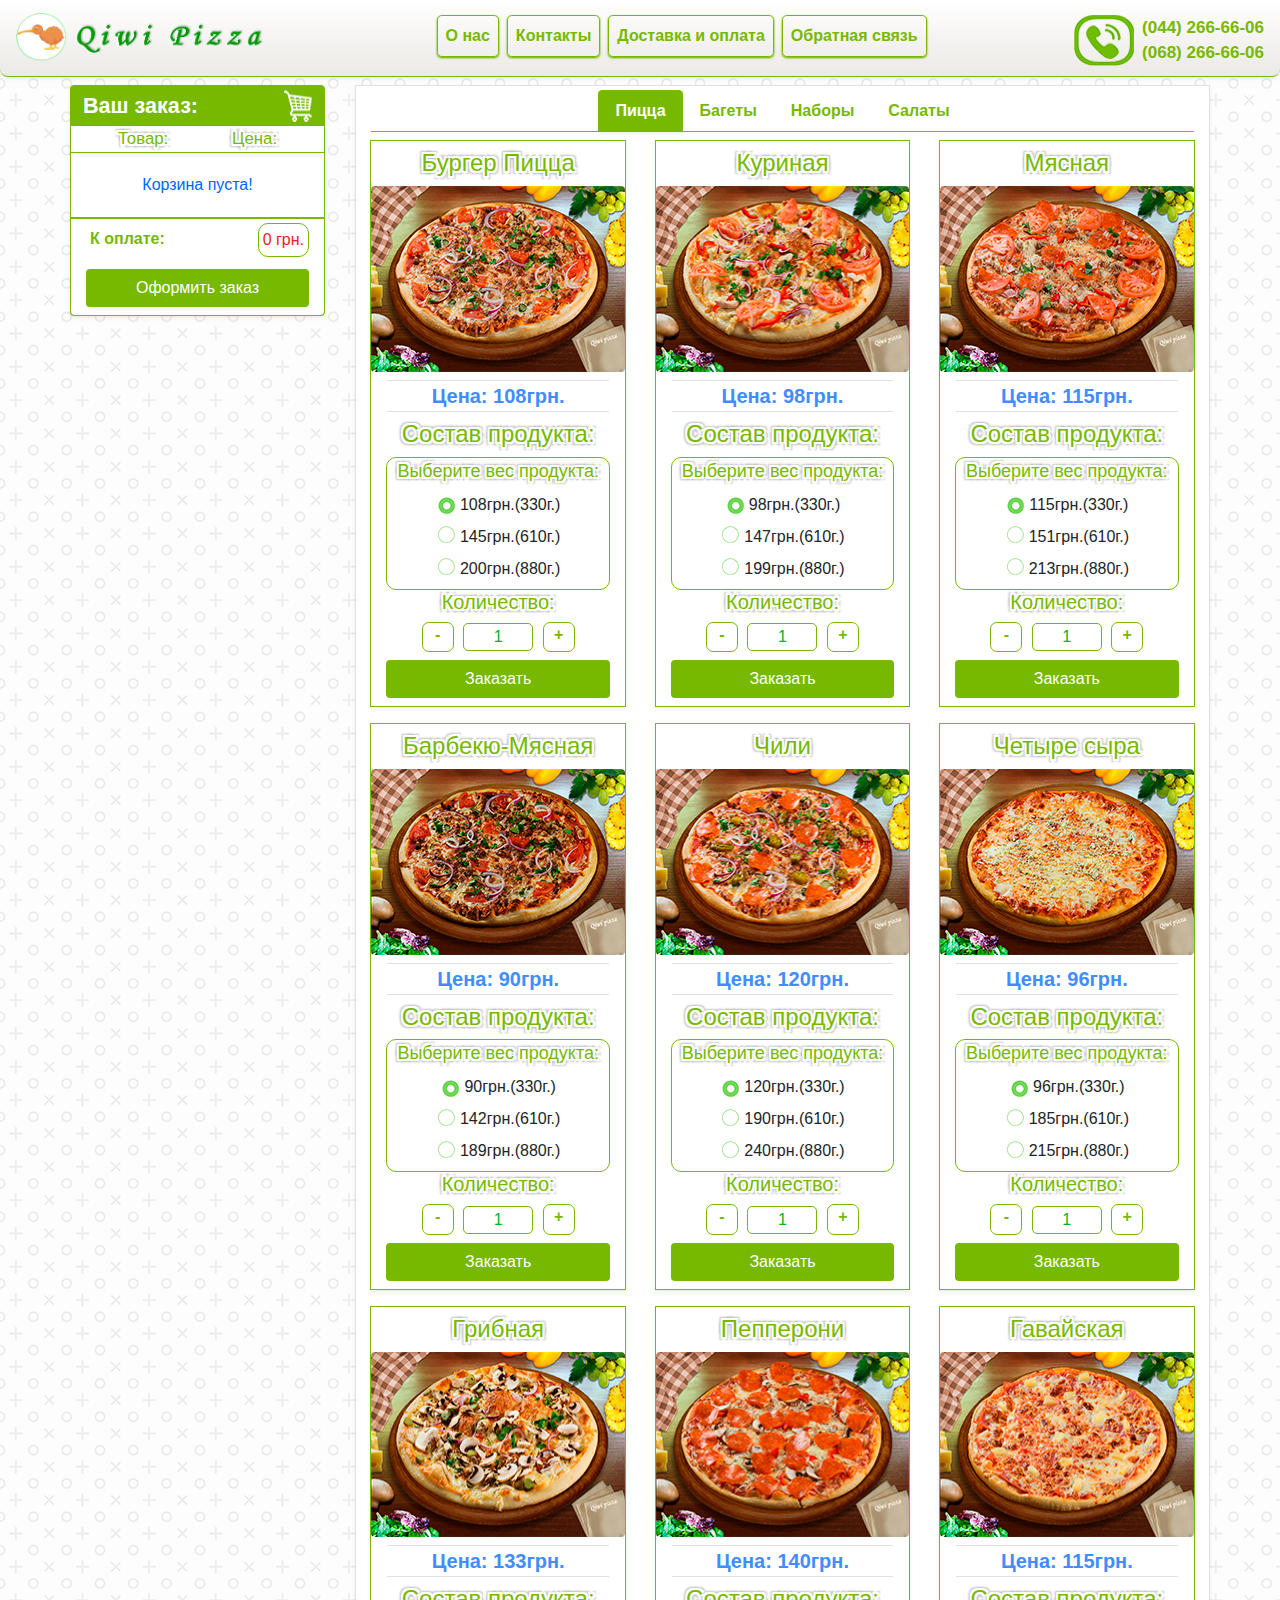
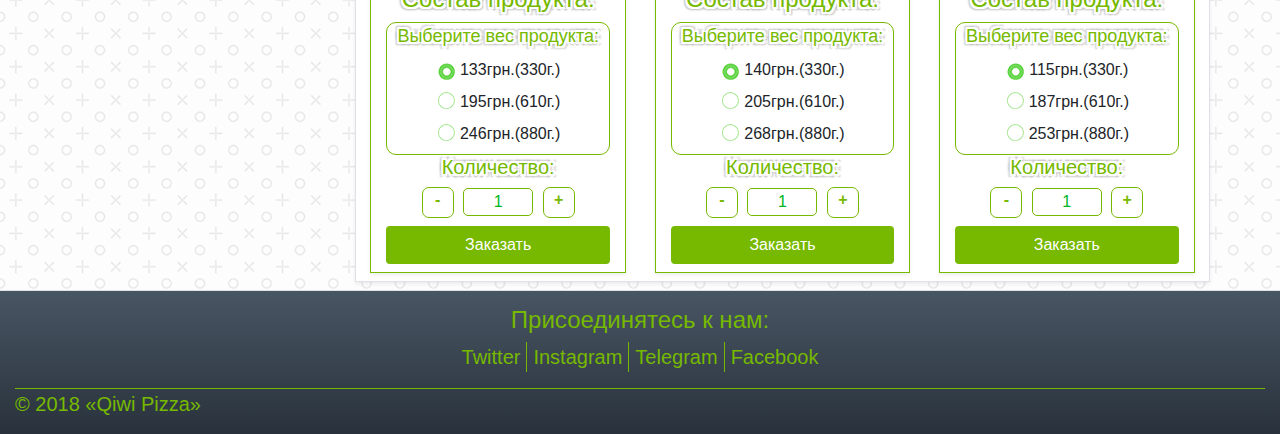
==== index.html @ e8634559 "added funtion, added images full size in content" ====
<!DOCTYPE html>
<html lang="ru">
<head>
    <meta charset="UTF-8">
    <meta name="viewport" content="width=device-width, initial-scale=1, shrink-to-fit=no">
    <meta name="description"
          content="Доставка пиццы, салатов, багетов КРУГЛОСУТОЧНО. Каждый день скидки на отдельную продукцию.">
    <title>Qiwi Pizza</title>
    <link rel="icon" href="img/img-for-all-page/Pizza-ico.ico" type="images/icon">
    <link rel="stylesheet" href="libs/css/bootstrap.min.css" type="text/css">
    <link rel="stylesheet" href="libs/css/animate.min.css" type="text/css">
    <link rel="stylesheet" href="libs/file-for-icon/web-fonts-with-css/css/fontawesome-all.min.css" type="text/css">
    <link rel="stylesheet" href="css/index.css" type="text/css">
    <link rel="stylesheet" href="css/sizecol.css" type="text/css">
</head>
<body>
<!-- Header -->
<header class="mb-2">
    <nav id="menu-on-header" class="navbar navbar-expand-lg navbar-light for-header-navbar shadow-sm">
        <a class="navbar-brand" href="index.html">
            <img src="img/img-for-all-page/QiwiV1.png" alt="logo" id="logo-on-page">
        </a>
        <button class="navbar-toggler" type="button" data-toggle="collapse" data-target="#navbarNavAltMarkup"
                aria-controls="navbarNavAltMarkup" aria-expanded="false" aria-label="Toggle navigation">
            <span class="navbar-toggler-icon"></span>
        </button>
        <div class="collapse navbar-collapse" id="navbarNavAltMarkup" style>
            <div class="navbar-nav text-center m-auto mt-lg-0">
                <a class="nav-item nav-link ml-2 mt-1" href="html/aboutme.html">О нас</a>
                <a class="nav-item nav-link ml-2 mt-1" href="html/contact.html">Контакты</a>
                <a class="nav-item nav-link ml-2 mt-1" href="html/PaymentInfo.html">Доставка и оплата</a>
                <a class="nav-item nav-link ml-2 mt-1" href="html/callback.html">Обратная связь</a>
            </div>
            <div class="pl-0 mt-1 d-flex"><img src="img/img-for-all-page/callbackico.png" alt="callback">
                <ul class="callback-text m-0 font-weight-bold">
                    <li><a href="tel:+0442666606">(044) 266-66-06</a></li>
                    <li><a href="tel:+0682666606">(068) 266-66-06</a></li>
                </ul>
            </div>
        </div>
    </nav>
</header>
<!-- ./Header -->
<!-- <div attr-img-id class="card-img-products-full-size"><img attr-img-full-size attr-name-full-size></div> -->
<div id="menu-overlay" style="display: none;"></div>
<div id="basket-mobile-fixed">
    <div class="row border-light-green-color rounded bg-lime-green shadow-sm">
        <div id="mobile-basket-header" class="col-lg-12 d-flex justify-content-between p-1">
            <span class="text-basket-header px-2 font-weight-bold">Ваш заказ:</span>
            <img src="img/img-for-basket/basket-header.png" alt="basket" class="px-2">
        </div>
        <div class="col-lg-12 d-flex justify-content-around shadow-sm bg-white basket-name-product-and-price">
            <span class="name-product">Товар:</span>
            <span class="name-price">Цена:</span>
        </div>
        <span class="text-basket-empty text-center bg-white">Корзина пуста!</span>
        <div class="col-6 basket-content-name bg-white"></div>
        <div class="col-6 basket-content-price text-center bg-white">
        </div>
        <div class="col-lg-12 d-flex justify-content-between py-1 bg-white basket-total-price">
            <span class="font-weight-bold p-1">К оплате:</span><span
                class="total-price p-1 border-light-green-color">0 грн.</span>
        </div>
        <div class="col-lg-12 bg-white py-2 rounded-bottom">
            <div class="btn shadow-sm btn-lime-style font-weight-bold">Оформить заказ</div>
        </div>
    </div>
</div>
<div><img src="img/img-for-basket/ligth-icon-basket-mobile.png" alt="basket-mobile" id="icon-mobile-basket" class="d-none shadow-sm">
</div>
<!-- Content -->
<div id="content">
    <div class="container rounded">
        <div class="row" id="menu-on-content">
                <div class="col-lg-3 basket-outer">
                    <div id="basket" class="row border-light-green-color rounded bg-lime-green shadow-sm">
                        <div id="basket-header"
                             class="col-lg-12 d-flex justify-content-between p-1 font-weight-bold">
                            <span class="px-2 text-basket-header">Ваш заказ:</span>
                            <img src="img/img-for-basket/basket-header.png" alt="basket" class="px-2">
                        </div>
                        <div class="col-lg-12 d-flex justify-content-around shadow-sm bg-white basket-name-product-and-price">
                            <span class="name-product">Товар:</span>
                            <span class="name-price">Цена:</span>
                        </div>
                        <span class="text-basket-empty text-center bg-white">Корзина пуста!</span>
                        <div class="col-6 basket-content-name"></div>
                        <div class="col-6 basket-content-price text-center">
                        </div>
                        <div class="col-lg-12 d-flex justify-content-between py-1 bg-white basket-total-price">
                            <span class="font-weight-bold p-1">К оплате:</span><span
                                class="total-price p-1 border-light-green-color">0 грн.</span>
                        </div>
                        <div class="col-lg-12 bg-white py-2 rounded-bottom">
                            <div class="btn shadow-sm btn-lime-style">Оформить заказ</div>
                        </div>
                    </div>
                </div>
            <div class="col col-lg-9 bg-white shadow-sm border" id="product-content">
                <ul class="nav nav-tabs justify-content-center font-weight-bold mt-1 tabs" id="myTab" role="tablist">
                    <li class="nav-item">
                        <a class="nav-link active" id="pizza-tab" data-toggle="tab" href="#pizza" role="tab"
                           aria-controls="pizza" aria-selected="true">Пицца</a>
                    </li>
                    <li class="nav-item">
                        <a class="nav-link" id="baguettes-tab" data-toggle="tab" href="#buggets" role="tab"
                           aria-controls="baguettes" aria-selected="false">Багеты</a>
                    </li>
                    <li class="nav-item">
                        <a class="nav-link" id="set-tab" data-toggle="tab" href="#set-of" role="tab" aria-controls="set-of"
                           aria-selected="false">Наборы</a>
                    </li>
                    <li class="nav-item">
                        <a class="nav-link" id="salads-tab" data-toggle="tab" href="#salads" role="tab"
                           aria-controls="salads" aria-selected="false">Салаты</a>
                    </li>
                </ul>
                <div class="preloader on shadow-sm text-center">
                    <img src="img/preloader/bolt.gif" alt="preload">
                </div>
                <div class="tab-content d-none" id="myTabContent">
                    <div class="tab-pane fade show active" id="pizza" role="tabpanel" aria-labelledby="pizza-tab">
                        <div class="row justify-content-around"></div>
                        <!-- inner from js -->
                    </div>
                    <div class="tab-pane fade" id="buggets" role="tabpanel" aria-labelledby="baguettes-tab">
                        <div class="row justify-content-around"></div>
                        <!-- inner from js -->
                    </div>
                    <div class="tab-pane fade" id="set-of" role="tabpanel" aria-labelledby="set-tab">
                        <div class="row justify-content-around"></div>
                        <!-- inner from js -->
                    </div>
                    <div class="tab-pane fade" id="salads" role="tabpanel" aria-labelledby="salads-tab">
                        <div class="row justify-content-around"></div>
                        <!-- inner from js -->
                    </div>
                </div>
            </div>
        </div>
    </div>
</div>
<!-- ./Content -->
<!-- Footer -->
<footer id="footer" class="footer border-top text-center mt-2">
    <div class="container-fluid">
        <div class="row">
            <div class="col-lg-12 social-icons">
                <h2>Присоединятесь к нам:</h2>
                <ul class="d-flex list-unstyled justify-content-center">
                    <li><a href="https://twitter.com/" target="_blank" rel="noopener"><i
                            class="fab fa-twitter-square fa-lg"></i> Twitter</a></li>
                    <li><a href="https://www.instagram.com/" target="_blank" rel="noopener"><i
                            class="fab fa-instagram fa-lg"></i> Instagram</a></li>
                    <li><a href="https://telegram.org/" target="_blank" rel="noopener"><i
                            class="fab fa-telegram fa-lg"></i> Telegram</a></li>
                    <li><a href="https://www.facebook.com/" target="_blank" rel="noopener"><i
                            class="fab fa-facebook-square fa-lg"></i> Facebook</a></li>
                </ul>
            </div>
            <div class="col-lg-12 text-left">
                <p class="text-in-footer m-0">© 2018 «Qiwi Pizza»</p>
                <!-- Place this tag where you want the button to render. -->
                <!--<a class="github-button" href="https://github.com/FireRipper/Qiwi-pizza-with-BS4" data-show-count="true" aria-label="Star FireRipper/Qiwi-pizza-with-BS4 on GitHub">Star</a>-->
            </div>
        </div>
    </div>
</footer>
<!-- ./Footer -->

<!-- Skelets-cards -->
<div id="skelets_card_all_products" class="d-none">
 <!-- Skelet-card-pizza-and-salads -->
    <div id="skelet-general">
        <div attr-id class="col col-3 border-light-green-color m-2 shadow-sm text-center animated fadeIn">
            <div class="row">
                <div class="col-lg-12 size-heigth-h2 mt-2">
                    <h2 inner-name></h2>
                </div>
                <div class="col-lg-12 p-0 card-img-products">
                    <span class="descr position-absolute rounded text-white text-center w-100 h-100">
                            <i class="far fa-clone fa-3x"></i>
                    </span>
                    <img attr-img attr-name class="rounded w-100">       
                </div>
                <div class="col card-price-produts font-weight-bold border-bottom border-top mx-3 my-2">
                    <span>Цена: <span inner-price class="total_price_product"></span></span>
                </div>
                <div block-composition class="col-lg-12 caption-composition">
                    <h4>Состав продукта:</h4>
                    <div class="col-lg-12 color position-absolute z-index-2-left-0"
                         style="display: none;">
                        <p class="composition-product shadow"></p>
                    </div>
                </div>
                <div class="col-lg-12">
                    <form name="formchoose"
                          class="form form-radbtn border-light-green-color"
                          attr-inputs-form>
                        <legend>Выберите вес продукта:</legend>
                        <input attr-form-id="0" type="radio" name="order" attr-form-input-value checked>
                        <label attr-form-for="0"></label>
                        <input attr-form-id="1" type="radio" name="order" attr-form-input-value>
                        <label attr-form-for="1"></label>
                        <input attr-form-id="2" type="radio" name="order" attr-form-input-value>
                        <label attr-form-for="2"></label>
                    </form>
                </div>
                <div class="col-lg-12 text-color-quantity">
                    <h5>Количество:</h5>
                </div>
                <div class="col-lg-12">
                    <span class="minus btn-minus-quantity border-light-green-color">-</span>
                    <input class="quantity-product text-center border-light-green-color" value="1"
                           readonly title="Количество">
                    <span class="plus btn-plus-quantity border-light-green-color">+</span>
                </div>
                <div class="col-lg-12 my-2">
                    <div class="btn btn-lime-style">Заказать</div>
                </div>
            </div>
        </div>
    </div>
<!-- ./skelet-card-pizza-and-salads -->
<!-- skelet-card-buggets-and-sets -->
    <div id="skelets-other" class="row justify-content-around">
        <div attr-id
                class="col col-3 border-light-green-color m-2 shadow-sm text-center animated fadeIn">
            <div class="row">
                <div class="col-lg-12 size-heigth-h2 mt-2">
                    <h2 inner-name></h2>
                </div>
                <div class="col-lg-12 p-0 card-img-products">
                    <span class="descr position-absolute rounded text-white text-center w-100 h-100">
                        <i class="far fa-clone fa-2x"></i>
                    </span>
                    <img attr-img attr-name class="rounded w-100">
                </div>
                <div class="col card-price-produts font-weight-bold border-bottom border-top mx-3 my-2">
                    <span>Цена: <span inner-price class="total_price_product"></span></span>
                </div>
                <div block-composition class="col-lg-12 caption-composition">
                    <h4>Состав продукта:</h4>
                    <div class="col-lg-12 z-index-2-left-0">
                        <p class="composition-product fixed-height-block-composition shadow d-flex"></p>
                    </div>
                </div>
                <div class="col-lg-12 text-color-quantity">
                    <h5>Количество:</h5>
                </div>
                <div class="col-lg-12">
                    <span class="minus btn-minus-quantity border-light-green-color">-</span>
                    <input class="quantity-product text-center border-light-green-color" value="1"
                            readonly title="Количество">
                    <span class="plus btn-plus-quantity border-light-green-color">+</span>
                </div>
                <div class="col-lg-12 my-2">
                    <div class="btn btn-lime-style">Заказать</div>
                </div>
            </div>
        </div>
    </div>
<!-- ./skelet-card-buggets-and-sets -->
</div>
<!-- ./Skelets-cards -->
<script async defer src="https://buttons.github.io/buttons.js"></script>
<script type="application/javascript" src="libs/js/jquery.min.js"></script>
<script type="application/javascript" src="libs/js/bootstrap.min.js"></script>
<script type="application/javascript" src="js/content.js"></script>
<script type="application/javascript" src="js/generatecontent.js"></script>
<script type="application/javascript" src="js/functions.js"></script>
</body>
</html>
---- css/index.css ----
html, body {
    min-height: 100%;
}

html {
    position: relative;
    height: 100%;
}

body {
    background: url("../img/img-for-all-page/bg.png");
    display: flex;
    flex-direction: column;
}

/* header */

#logo-on-page {
    height: 50px;
}

.for-header-navbar {
    border-bottom: 1px solid #76b900;
    border-bottom-right-radius: 8px;
    border-bottom-left-radius: 8px;
    background: #ECE9E6;  /* fallback for old browsers */
    background: -webkit-linear-gradient(to bottom, #FFFFFF, #ECE9E6);  /* Chrome 10-25, Safari 5.1-6 */
    background: linear-gradient(to bottom, #FFFFFF, #ECE9E6); /* W3C, IE 10+/ Edge, Firefox 16+, Chrome 26+, Opera 12+, Safari 7+ */
}

.navbar-toggler {
    border: 1px solid #76b900 !important;
}

.navbar-nav a {
    border: 1px solid #76b900;
    border-radius: 0.3rem;
    color: #76b900 !important;
    box-shadow: 0 1px 2px rgba(118, 185, 0, 0.6), 0 1px 2px rgba(118, 185, 0, 1);
    font-weight: bold;
    transition: all 0.55s ease;
    -webkit-transition: all 0.55s ease;
}

.navbar-nav a:hover {
    background-color: #76b900;
    color: #fff !important;
}

.callback-text {
    padding-left: 8px;
    list-style-type: none;
    font-size: 17px;
}

.callback-text a {
    color: #76b900;
}

.callback-text a:hover {
    text-decoration: none;
    color: #18F722;
}

/* preloader */
.preloader {
    background-color: #fff;
    display: none;
}

.preloader.on {
    display: block;
}

.preloader img {
    height: 280px;
}

/* second screen "content" */

#content {
    flex-grow: 1;
}

#menu-on-content a {
    color: #76b900;
}

#product-content .nav-tabs .nav-link.active {
    border-color: #76b900 #76b900 !important;
    background: #76b900;
    color: #fff !important;
    box-shadow: 0 0.125rem 0.25rem rgba(0, 0, 0, 0.075);
}

#product-content .nav-link:hover {
    border-color: #76b900 #76b900 !important;
}

.nav-tabs {
    border-bottom: 1px solid #76b900;
}

h2 {
    font-size: 1.5rem;
}

.card-img-products {
    overflow: hidden;
}

/* .card-img-products-full-size {
    z-index: 35000;
    position: fixed;
    left: -100%;
    top: 10%;
    -webkit-transition: all 0.8s;
    transition: all 0.8s;
    opacity: 0;
}

.active-card-img-full-size {
    opacity: 1;
} */

.descr {
    top: -10%;
    left: 0;
    right: 100%;
    background-color: rgba(28, 31, 27, 0.3);
    padding: 65px;
    opacity: 0;
    -webkit-transition: all .5s;
    transition: all .5s;
}

.card-img-products:hover .descr {
    opacity: 1;
    top: 0;
    cursor: pointer;
}

.card-price-produts {
    background: #fff;
    font-size: 20px;
    color: #418DFF;
}

.caption-composition > h4:hover {
    cursor: pointer;
    color: #57c1ff !important;
}

.composition-product {
    background: #fff;
    color: #0065ff;
    border-radius: 7px;
    border: 1px solid #76b900;
}

.fixed-height-block-composition {
    height: 115px;
    align-items: center;
}

input[type="radio"] {
    display: none
}

input[type="radio"] + label {
    cursor: pointer
}

input[type = "radio"] + label span {
    display: inline-block;
    height: 22px;
    width: 20px;
    vertical-align: middle;
    background: url(../img/img-for-all-page/radiobtn-all.png) no-repeat;
    cursor: pointer;
}

input[type = "radio"]:hover + label span {
    background: url(../img/img-for-all-page/radiobtn-all.png) -19px no-repeat;
}

input[type = "radio"]:checked + label span {
    background: url(../img/img-for-all-page/radiobtn-all.png) -38px no-repeat;
}

.form-radbtn {
    border-radius: 10px
}

.border-light-green-color {
    border: 1px solid #76b900
}

.form-radbtn legend {
    font-size: 18px;
}

h4, h2, .text-color-quantity, .name-product, .name-price, .form-radbtn legend {
    color: #76b900 !important;
    text-shadow: -1px -1px #fff,
    -2px -2px #fff,
    -1px 1px #fff,
    -2px 2px #fff,
    1px 1px #fff,
    2px 2px #fff,
    1px -1px #fff,
    2px -2px #fff,
    -3px -3px 2px #BBB,
    -3px 3px 2px #BBB,
    3px 3px 2px #BBB,
    3px -3px 2px #BBB;
}

.btn {
    width: 100% !important;
}

.quantity-product {
    vertical-align: middle;
    margin: 0 5px;
    width: 70px;
    border-radius: 5px;
    color: #00b723;
}

.btn-minus-quantity, .btn-plus-quantity {
    display: inline-block;
    vertical-align: middle;
    font-weight: bold;
    color: #76b900;
    cursor: pointer;
    width: 2rem;
    height: 1.9rem;
    border-radius: 7px;
    -webkit-transition: all 0.5s;
    transition: all 0.5s;
}

.plus:hover:not(:active) {
    color: #fff;
    background: #76b900;
    box-shadow: 0 0 3px rgba(0, 0, 0, 0) inset,
    0 1px 1px 1px rgba(163, 255, 1, 0.5),
    0 -1px 1px 1px rgba(164, 255, 4, 0.5);
}

.minus:hover:not(:active) {
    color: #fff;
    background: #76b900;
    box-shadow: 0 0 3px rgba(0, 0, 0, 0) inset,
    0 1px 1px 1px rgba(163, 255, 1, 0.5),
    0 -1px 1px 1px rgba(164, 255, 4, 0.5);
}

.bg-lime-green {
    background: #76b900;
}

/* mobile-basket */
#basket-mobile-fixed {
    width: 215px;
    z-index: 35000;
    position: fixed;
    left: -100%;
    top: 20%;
    -webkit-transition: all 0.8s;
    transition: all 0.8s;
    display: inline-block;
}

/*basket*/
#basket {
    width: 255px;
}

.basket-inner {
    width: 100%;
}

#basket-header {
    border-bottom: 0 !important;
}

.text-basket-header {
    font-size: 1.35rem;
    color: #fff;
}

.fixed-basket {
    position: fixed;
    /*top: 20px;*/
    top: 0;
}

.fixed-basket-footer {
    position: absolute;
    bottom: 0;
}

.text-basket-empty {
    width: 100%;
    padding: 20px;
}

.basket-content-name, .basket-content-price, .text-basket-empty {
    border-bottom: 1px solid #76b900;
    color: #0065ff;
}

.name-product, .name-price {
    font-size: 1.05rem;
}

.basket-content-name {
    word-wrap: break-word;
}

.basket-name-product-and-price {
    border-bottom: 1px solid #76b900;
}

.basket-total-price {
    color: #76b900;
}

.btn-lime-outline-style {
    background: #fff;
    color: #76b900;
    border: 1px solid #76b900;
    -webkit-transition: all 0.77s;
    transition: all 0.77s;
}

.btn-lime-outline-style:hover {
    background: #76b800;
    color: #fff;
}

.btn-lime-style {
    background: #76b900;
    opacity: 1;
    color: #fff;
}

.btn-lime-style:hover {
    opacity: .8;
    box-shadow: 0 1px 3px rgba(59, 59, 59, 0.3);
}

.total-price {
    background: #fff;
    color: #F31C1C;
    border-radius: 10px;
    box-shadow: 1px 1px 2px rgba(255, 255, 255, 1), -1px -1px 2px rgba(255, 255, 255, 1);
}

/* active overlay */
.active-overlay {
    display: block !important;
}
#menu-overlay {
    position: fixed;
    z-index: 3000;
    left: 0;
    top: 0;
    right: 0;
    bottom: 0;
    opacity: 0.3;
    background-color: #000;
    cursor: pointer;
}

/* @media query */
@media only screen and (max-width: 1199px) {
    #basket {
        width: 220px;
    }

    .size-heigth-h2 {
        height: 64px;
        display: flex;
        justify-content: center;
        align-items: center;
    }
    .fixed-height-block-composition {
        height: 125px;
    }
}

@media only screen and (max-width: 1000px) {
    #basket {
        display: none;
    }

    .active-basket {
        left: 17% !important;
    }

    #icon-mobile-basket {
        display: inline-block !important;
        position: fixed;
        left: -5px;
        top: 45%;
        width: 40px;
        z-index: 35000;
        cursor: pointer;
    }
}

@media screen and (max-width: 768px) {
    h4 { 
        font-size: 1.35rem;
    }
    h5 {
        font-size: 1rem;
        word-wrap: break-word;
    }
    .fa-clone {
        font-size: 2rem;
    }
    .fixed-height-block-composition {
        height: 107px;
    }
    .text-in-footer {
        text-align: center;
    }
}

@media screen and (max-width: 530px) {
    h4 {
        font-size: 0.95rem;
        margin-top: 0.45rem;
    }
    h2 {
        font-size: 1.190rem;
    }
    .size-heigth-h2 {
        height: 49px;
    }
    .fa-clone {
        font-size: 1.6rem;
    }
    .descr {
        padding: 50px;
    }
    .card-price-produts {
        margin: 0 !important;
        font-size: 0.85rem;
    }
    .composition-product {
        font-size: 0.75rem;
    }
    .fixed-height-block-composition {
        height: 110px;
    }
    .form-radbtn legend {
        font-size: 0.85rem;
        padding: 0 1px;
    }
    .form label {
        font-size: 0.65rem;
    }
    h5 {
        font-size: 1rem;
    }
    .quantity-product {
        width: 50px;
    }
    .btn-minus-quantity, .btn-plus-quantity {
        width: 1.5rem;
        height: 1.7rem;
    }
    .btn {
        font-size: 0.85rem;
        word-wrap: break-word;
        white-space: pre-wrap;
    }
    .social-icons ul {
        display: inline-flex !important;
        flex-wrap: wrap;
        font-size: 1rem;
    }
}

@media screen and (max-width: 425px ) {
    .fa-clone {
        font-size: 1.3rem;
    }
    .fixed-height-block-composition {
        height: 90px;
        font-size: 0.7rem;
    }
    .social-icons ul {
        font-size: 0.9rem;
    }
    .text-in-footer {
        font-size: 1.1rem;
    }
}

@media screen and (max-width: 389px ) {
    .form-radbtn legend {
        padding: 0 1px;
    }
    h2 {
        font-size: 1rem;
    }
    .descr {
        padding: 40px;
    }
    .size-heigth-h2 {
        height: 40px;
    }
    .fixed-height-block-composition {
        height: 95px;
        font-size: 0.55rem;
    }
    .quantity-product {
        width: 25px;
    }
    .btn-minus-quantity, .btn-plus-quantity {
        width: 1.4rem;
        height: 1.6rem;
    }
    .social-icons ul {
        font-size: 0.8rem;
    }
    .text-in-footer {
        font-size: 1rem;
    }
    #basket-mobile-fixed {
        top: 13%;
        width: 195px;
    }
    .total-price {
        font-size: 0.8rem;
    }
    .btn {
        font-size: 0.75rem;
    }
    .text-basket-header {
        font-size: 1.2rem;
    }
    .name-product, .name-price {
        font-size: 0.95rem;
    }
    .basket-content-name, .basket-content-price {
        font-size: 0.8rem;
    }
}

@media only screen and (max-width: 320px) {
    #logo-on-page {
        height: 40px;
    }
    .fa-clone {
        font-size: 1rem;
    }
    .descr {
        padding: 30px;
    }
    .fixed-height-block-composition {
        height: 110px;
        font-size: 0.55rem;
    }
    .form-radbtn legend {
        font-size: 0.65rem;
        padding: 0 1px;
    }
    .btn-minus-quantity, .btn-plus-quantity {
        width: 1.35rem;
        height: 1.7rem;
    }
    h4 {
        font-size: 0.8rem;
    }
    h5 {
        font-size: 0.75rem;
    }
    .social-icons ul {
        font-size: 0.68rem;
    }
    #basket-mobile-fixed {
        width: 175px;
    }
}

/* footer */

#footer {
    color: #76b900;
    font-size: 20px;
    padding: 15px 0;
    background: #485563;  /* fallback for old browsers */
    background: -webkit-linear-gradient(to top, #29323c, #485563);  /* Chrome 10-25, Safari 5.1-6 */
    background: linear-gradient(to top, #29323c, #485563); /* W3C, IE 10+/ Edge, Firefox 16+, Chrome 26+, Opera 12+, Safari 7+ */
}

#footer h2 {
    text-shadow: none;
}

.social-icons a {
    color: #76b900;
    padding: 0 6px;
}

.social-icons ul li {
    border-right: 1px solid #76b900;
}

.social-icons ul li:last-child {
    border-right: 0;
}

.social-icons a:hover {
    color: #fff;
    text-decoration: none;
}

.text-in-footer {
    border-top: 1px solid #76b900;
}

.z-index-2-left-0 {
    z-index: 2;
    left: 0;
}
---- css/sizecol.css ----
.col-3 {
    -ms-flex: 0 0 25%;
    flex: 0 0 30%;
    max-width: 50%;
}

@media screen and (max-width: 768px) {
    .col-3 {
        -ms-flex: 0 0 25%;
        flex: 0 0 40%;
        max-width: 50%;
    }
}
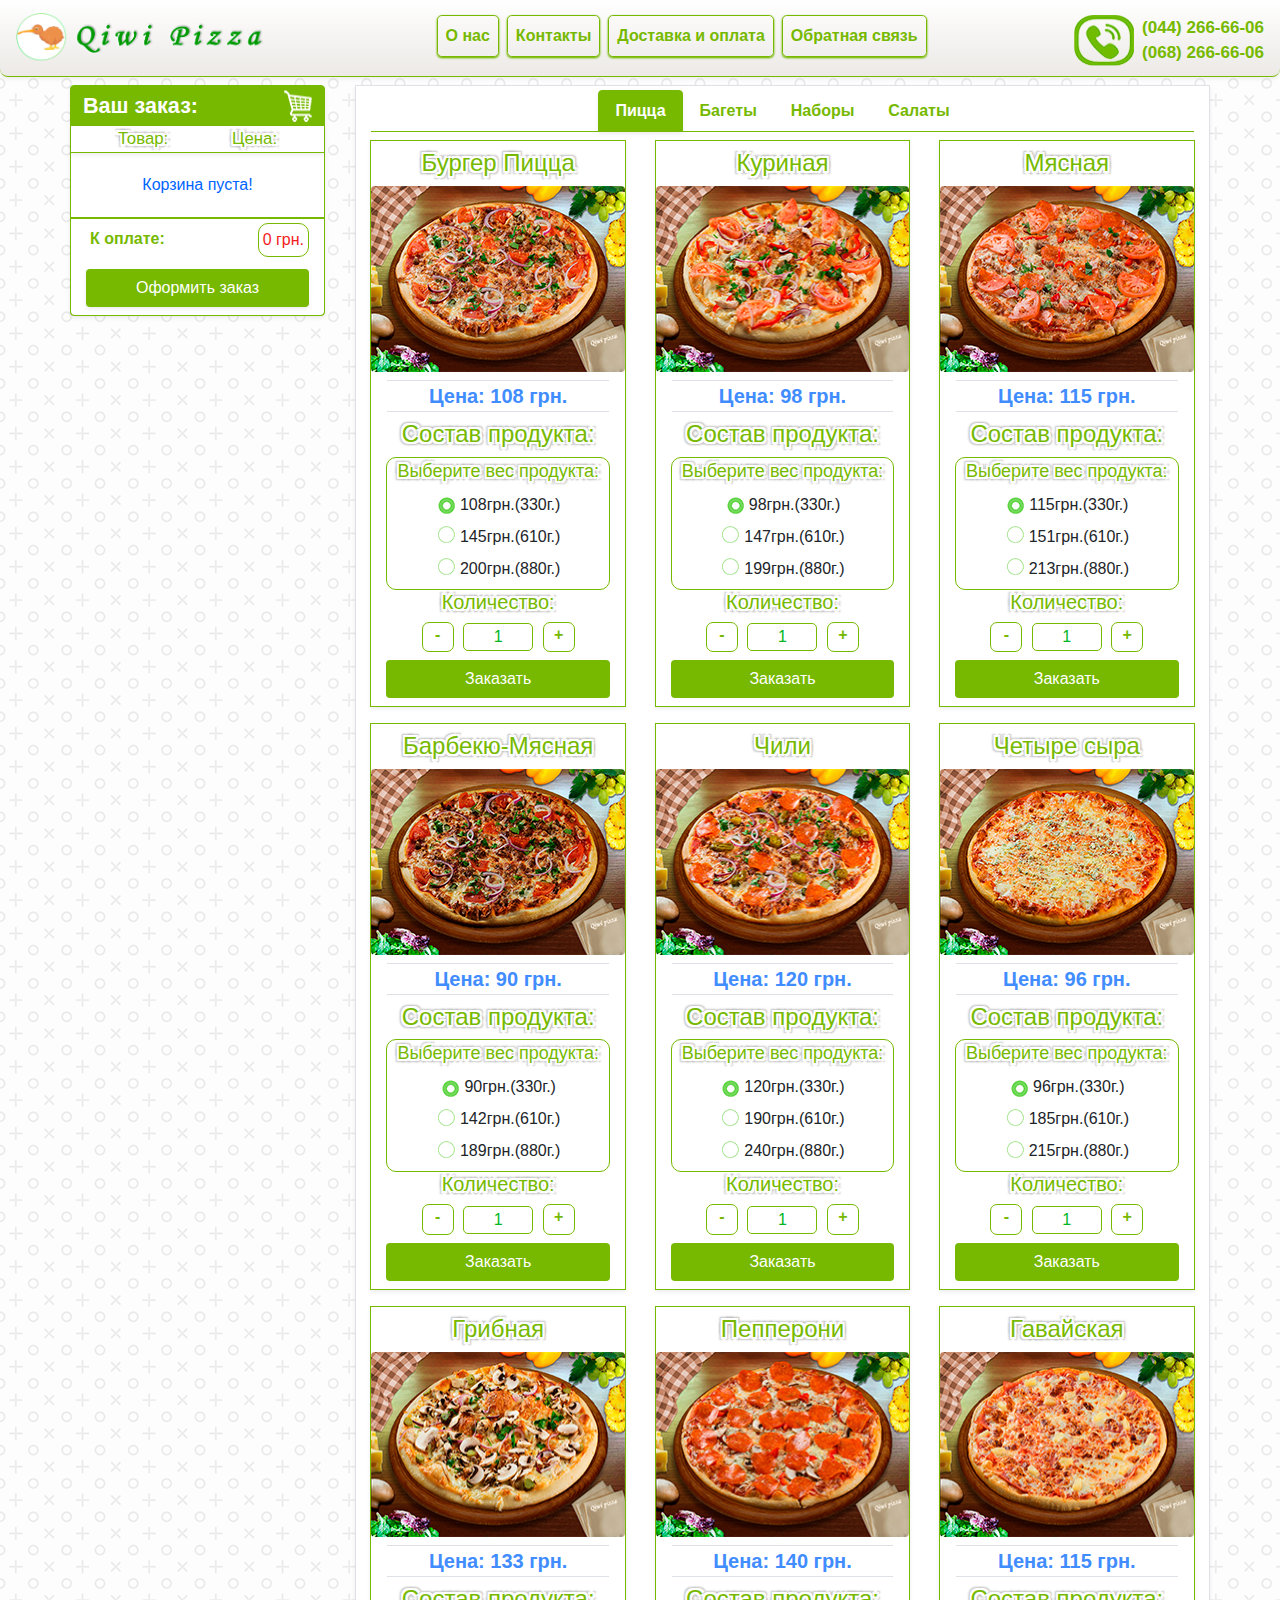
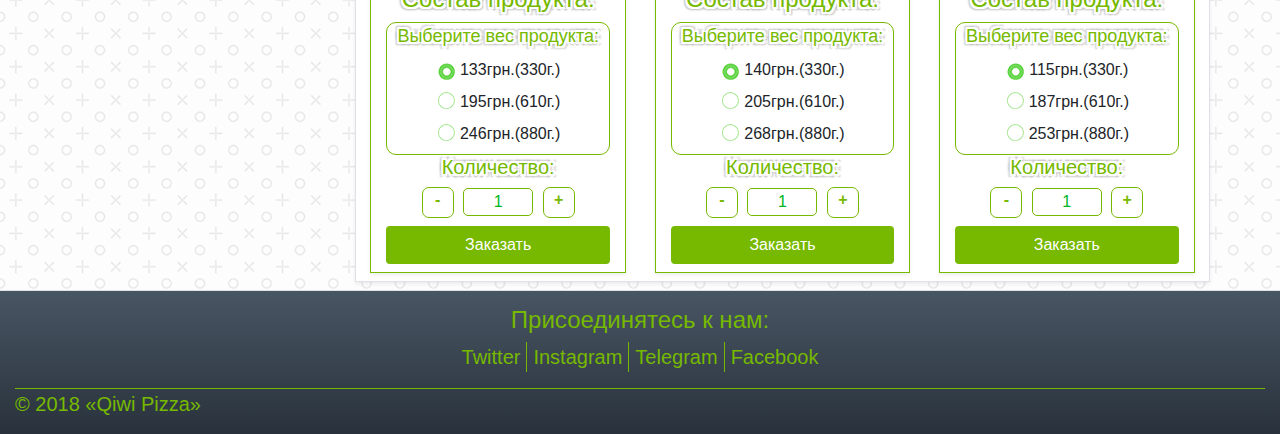
==== commit d9432370: "changed function changeSelectRadioButton" ====
--- a/index.html
+++ b/index.html
@@ -194,7 +194,7 @@
                     </div>
                 </div>
                 <div class="col-lg-12">
-                    <form name="formchoose"
+                    <form data-id name="formchoose"
                           class="form form-radbtn border-light-green-color"
                           attr-inputs-form>
                         <legend>Выберите вес продукта:</legend>
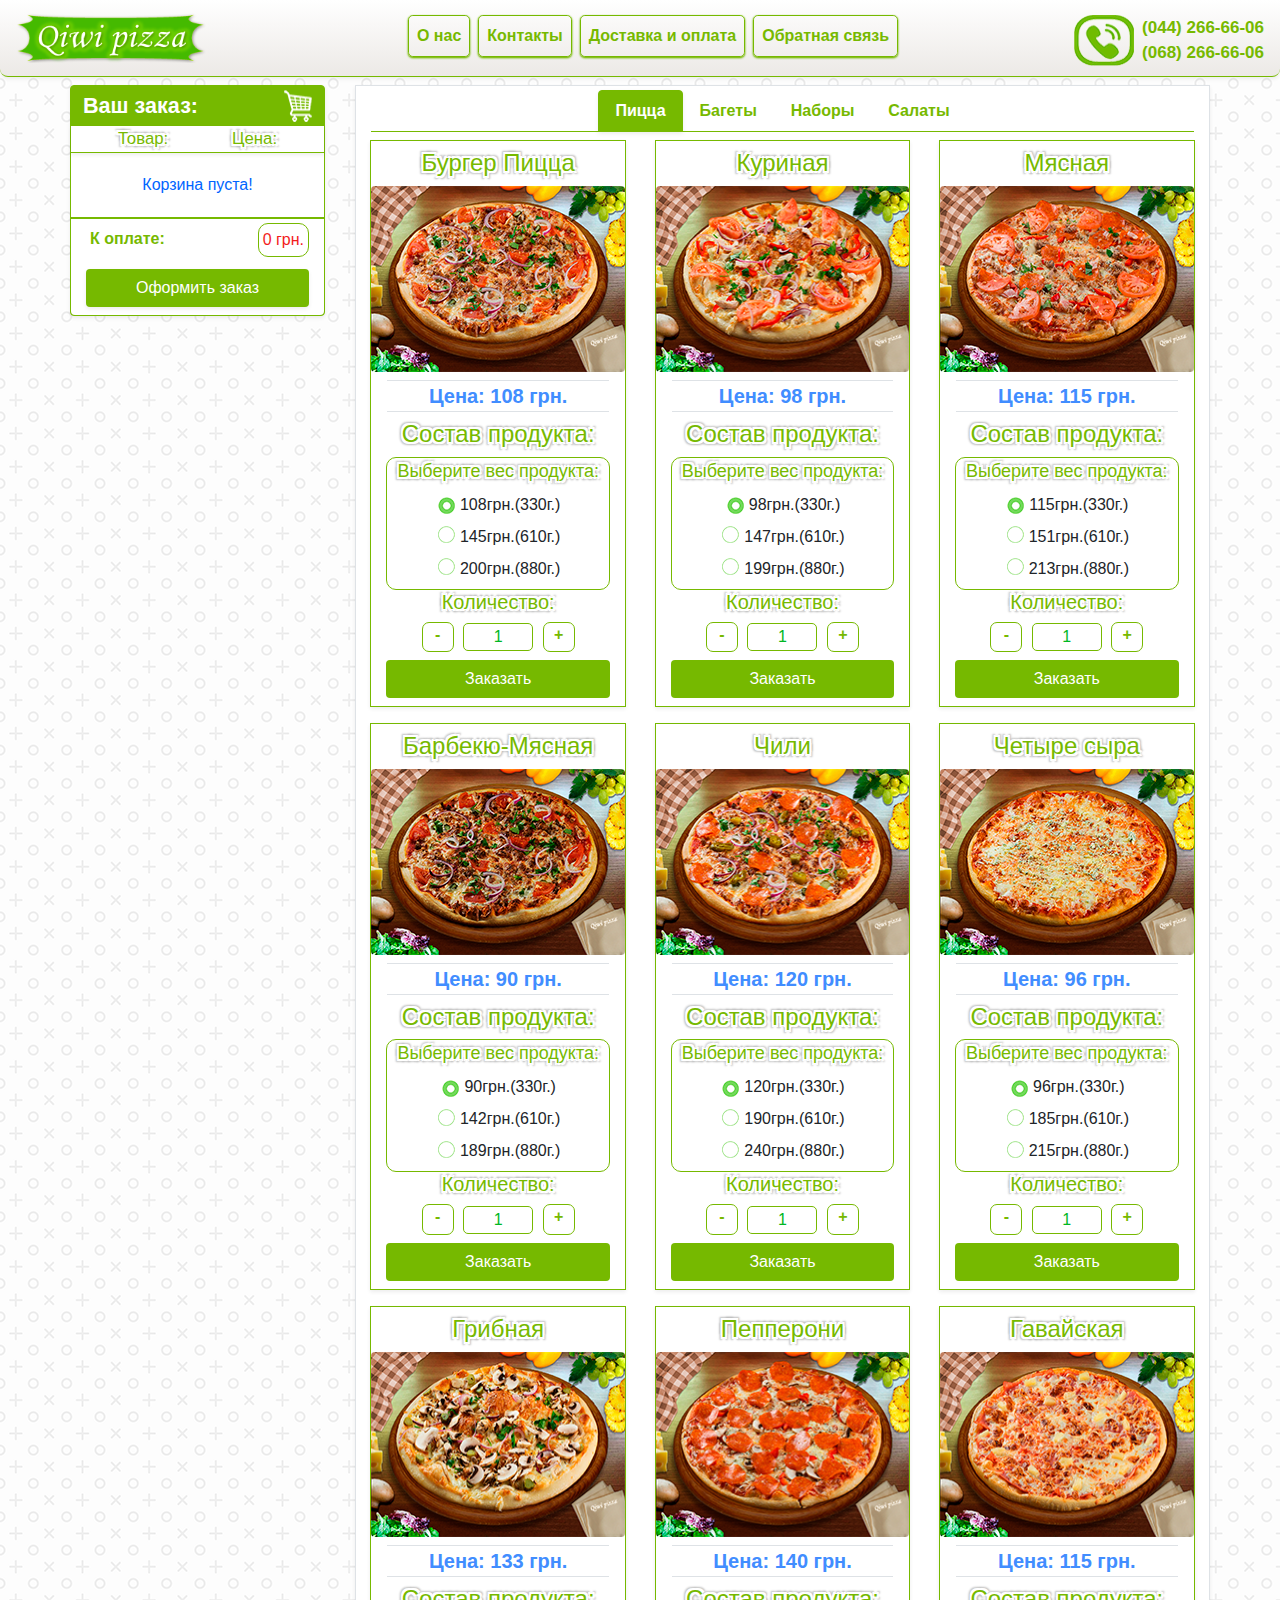
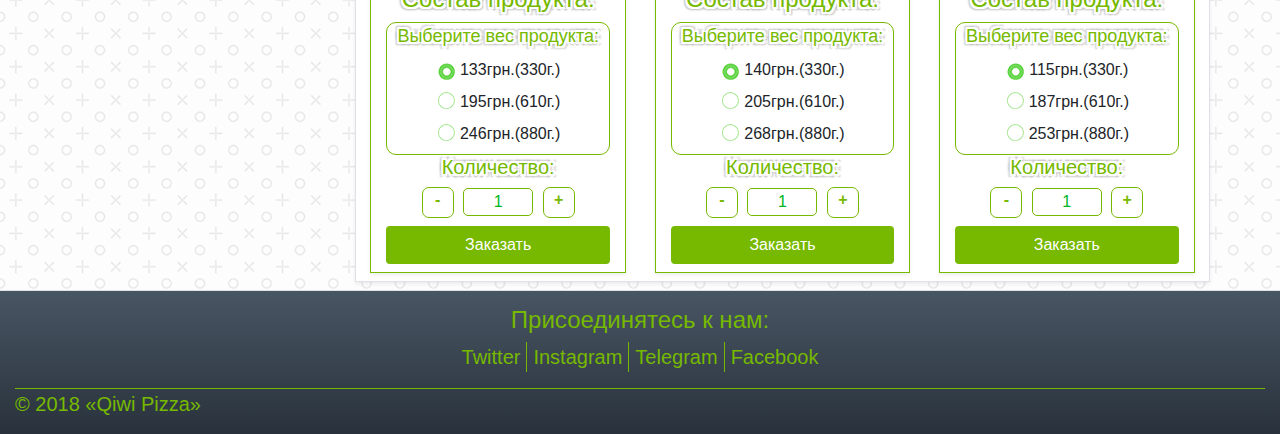
==== commit d252a4da: "Added new logo and change icon" ====
--- a/index.html
+++ b/index.html
@@ -18,7 +18,7 @@
 <header class="mb-2">
     <nav id="menu-on-header" class="navbar navbar-expand-lg navbar-light for-header-navbar shadow-sm">
         <a class="navbar-brand" href="index.html">
-            <img src="img/img-for-all-page/QiwiV1.png" alt="logo" id="logo-on-page">
+            <img src="img/img-for-all-page/Qiwi-logo.png" alt="logo" id="logo-on-page">
         </a>
         <button class="navbar-toggler" type="button" data-toggle="collapse" data-target="#navbarNavAltMarkup"
                 aria-controls="navbarNavAltMarkup" aria-expanded="false" aria-label="Toggle navigation">
--- a/css/index.css
+++ b/css/index.css
@@ -555,9 +555,6 @@
 }
 
 @media only screen and (max-width: 320px) {
-    #logo-on-page {
-        height: 40px;
-    }
     .fa-clone {
         font-size: 1rem;
     }
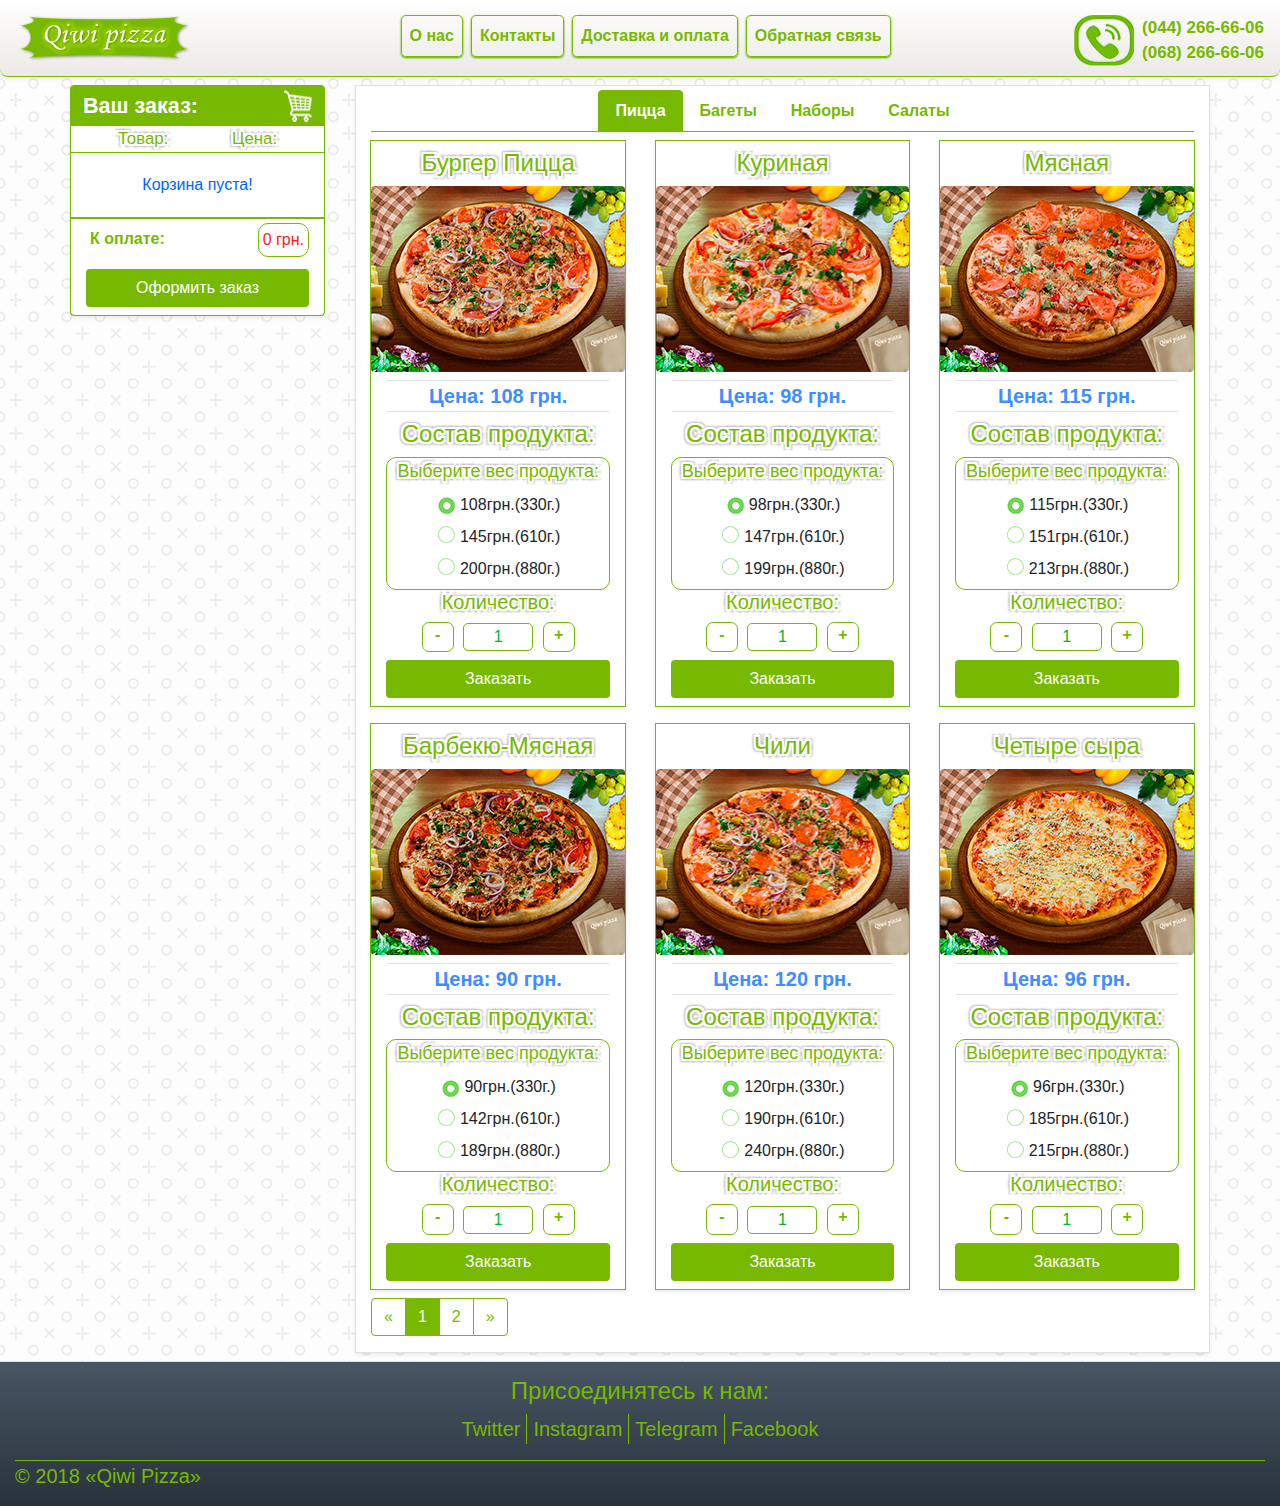
==== commit 466d8a82: "Added new logo on all page and added pagination on main page" ====
--- a/index.html
+++ b/index.html
@@ -18,7 +18,7 @@
 <header class="mb-2">
     <nav id="menu-on-header" class="navbar navbar-expand-lg navbar-light for-header-navbar shadow-sm">
         <a class="navbar-brand" href="index.html">
-            <img src="img/img-for-all-page/Qiwi-logo.png" alt="logo" id="logo-on-page">
+            <img src="img/logo-qiwi/Qiwi-logo.png" alt="logo" id="logo-on-page">
         </a>
         <button class="navbar-toggler" type="button" data-toggle="collapse" data-target="#navbarNavAltMarkup"
                 aria-controls="navbarNavAltMarkup" aria-expanded="false" aria-label="Toggle navigation">
@@ -120,7 +120,18 @@
                 </div>
                 <div class="tab-content d-none" id="myTabContent">
                     <div class="tab-pane fade show active" id="pizza" role="tabpanel" aria-labelledby="pizza-tab">
-                        <div class="row justify-content-around"></div>
+                        <div id="pizza-products" class="row justify-content-around">
+                        </div>
+                        <nav aria-label="Page navigation example">
+                                <ul class="pagination">
+                                  <li class="page-item">
+                                    <a id="previous-page" class="page-link" href="javascript:void(0)" aria-label="Previous">
+                                      <span aria-hidden="true">&laquo;</span>
+                                      <span class="sr-only">Previous</span>
+                                    </a>
+                                  </li>
+                                </ul>
+                              </nav>
                         <!-- inner from js -->
                     </div>
                     <div class="tab-pane fade" id="buggets" role="tabpanel" aria-labelledby="baguettes-tab">
@@ -172,7 +183,7 @@
 <div id="skelets_card_all_products" class="d-none">
  <!-- Skelet-card-pizza-and-salads -->
     <div id="skelet-general">
-        <div attr-id class="col col-3 border-light-green-color m-2 shadow-sm text-center animated fadeIn">
+        <div attr-id class="col col-3 border-light-green-color m-2 shadow-sm text-center animated fadeIn count-product">
             <div class="row">
                 <div class="col-lg-12 size-heigth-h2 mt-2">
                     <h2 inner-name></h2>
--- a/css/index.css
+++ b/css/index.css
@@ -108,20 +108,6 @@
 .card-img-products {
     overflow: hidden;
 }
-
-/* .card-img-products-full-size {
-    z-index: 35000;
-    position: fixed;
-    left: -100%;
-    top: 10%;
-    -webkit-transition: all 0.8s;
-    transition: all 0.8s;
-    opacity: 0;
-}
-
-.active-card-img-full-size {
-    opacity: 1;
-} */
 
 .descr {
     top: -10%;
@@ -261,6 +247,20 @@
     background: #76b900;
 }
 
+.page-link {
+    border: 1px solid #76b900;
+}
+
+.page-link:hover {
+    border-color: #76b900;
+}
+
+.page-item.active-page .page-link {
+    background: #76b900;
+    border-color: #76b900;
+    color: #fff !important;
+}
+
 /* mobile-basket */
 #basket-mobile-fixed {
     width: 215px;
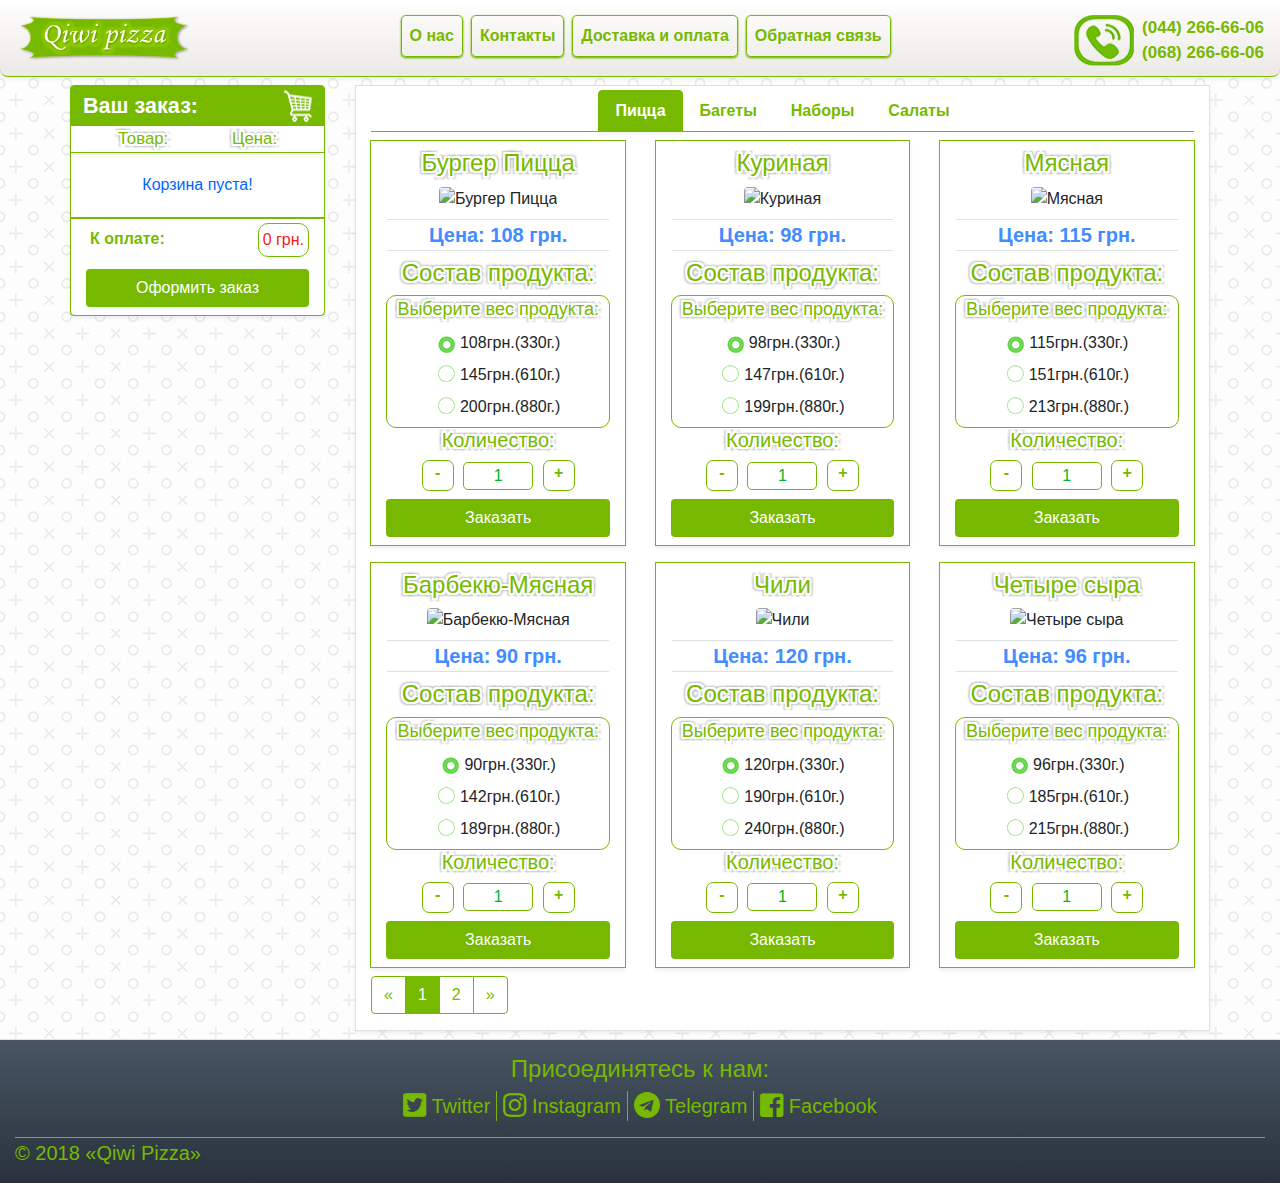
==== commit aee2acd8: "Some changes" ====
--- a/index.html
+++ b/index.html
@@ -1,284 +1,284 @@
-<!DOCTYPE html>
-<html lang="ru">
-<head>
-    <meta charset="UTF-8">
-    <meta name="viewport" content="width=device-width, initial-scale=1, shrink-to-fit=no">
-    <meta name="description"
-          content="Доставка пиццы, салатов, багетов КРУГЛОСУТОЧНО. Каждый день скидки на отдельную продукцию.">
-    <title>Qiwi Pizza</title>
-    <link rel="icon" href="img/img-for-all-page/Pizza-ico.ico" type="images/icon">
-    <link rel="stylesheet" href="libs/css/bootstrap.min.css" type="text/css">
-    <link rel="stylesheet" href="libs/css/animate.min.css" type="text/css">
-    <link rel="stylesheet" href="libs/file-for-icon/web-fonts-with-css/css/fontawesome-all.min.css" type="text/css">
-    <link rel="stylesheet" href="css/index.css" type="text/css">
-    <link rel="stylesheet" href="css/sizecol.css" type="text/css">
-</head>
-<body>
-<!-- Header -->
-<header class="mb-2">
-    <nav id="menu-on-header" class="navbar navbar-expand-lg navbar-light for-header-navbar shadow-sm">
-        <a class="navbar-brand" href="index.html">
-            <img src="img/logo-qiwi/Qiwi-logo.png" alt="logo" id="logo-on-page">
-        </a>
-        <button class="navbar-toggler" type="button" data-toggle="collapse" data-target="#navbarNavAltMarkup"
-                aria-controls="navbarNavAltMarkup" aria-expanded="false" aria-label="Toggle navigation">
-            <span class="navbar-toggler-icon"></span>
-        </button>
-        <div class="collapse navbar-collapse" id="navbarNavAltMarkup" style>
-            <div class="navbar-nav text-center m-auto mt-lg-0">
-                <a class="nav-item nav-link ml-2 mt-1" href="html/aboutme.html">О нас</a>
-                <a class="nav-item nav-link ml-2 mt-1" href="html/contact.html">Контакты</a>
-                <a class="nav-item nav-link ml-2 mt-1" href="html/PaymentInfo.html">Доставка и оплата</a>
-                <a class="nav-item nav-link ml-2 mt-1" href="html/callback.html">Обратная связь</a>
-            </div>
-            <div class="pl-0 mt-1 d-flex"><img src="img/img-for-all-page/callbackico.png" alt="callback">
-                <ul class="callback-text m-0 font-weight-bold">
-                    <li><a href="tel:+0442666606">(044) 266-66-06</a></li>
-                    <li><a href="tel:+0682666606">(068) 266-66-06</a></li>
-                </ul>
-            </div>
-        </div>
-    </nav>
-</header>
-<!-- ./Header -->
-<!-- <div attr-img-id class="card-img-products-full-size"><img attr-img-full-size attr-name-full-size></div> -->
-<div id="menu-overlay" style="display: none;"></div>
-<div id="basket-mobile-fixed">
-    <div class="row border-light-green-color rounded bg-lime-green shadow-sm">
-        <div id="mobile-basket-header" class="col-lg-12 d-flex justify-content-between p-1">
-            <span class="text-basket-header px-2 font-weight-bold">Ваш заказ:</span>
-            <img src="img/img-for-basket/basket-header.png" alt="basket" class="px-2">
-        </div>
-        <div class="col-lg-12 d-flex justify-content-around shadow-sm bg-white basket-name-product-and-price">
-            <span class="name-product">Товар:</span>
-            <span class="name-price">Цена:</span>
-        </div>
-        <span class="text-basket-empty text-center bg-white">Корзина пуста!</span>
-        <div class="col-6 basket-content-name bg-white"></div>
-        <div class="col-6 basket-content-price text-center bg-white">
-        </div>
-        <div class="col-lg-12 d-flex justify-content-between py-1 bg-white basket-total-price">
-            <span class="font-weight-bold p-1">К оплате:</span><span
-                class="total-price p-1 border-light-green-color">0 грн.</span>
-        </div>
-        <div class="col-lg-12 bg-white py-2 rounded-bottom">
-            <div class="btn shadow-sm btn-lime-style font-weight-bold">Оформить заказ</div>
-        </div>
-    </div>
-</div>
-<div><img src="img/img-for-basket/ligth-icon-basket-mobile.png" alt="basket-mobile" id="icon-mobile-basket" class="d-none shadow-sm">
-</div>
-<!-- Content -->
-<div id="content">
-    <div class="container rounded">
-        <div class="row" id="menu-on-content">
-                <div class="col-lg-3 basket-outer">
-                    <div id="basket" class="row border-light-green-color rounded bg-lime-green shadow-sm">
-                        <div id="basket-header"
-                             class="col-lg-12 d-flex justify-content-between p-1 font-weight-bold">
-                            <span class="px-2 text-basket-header">Ваш заказ:</span>
-                            <img src="img/img-for-basket/basket-header.png" alt="basket" class="px-2">
-                        </div>
-                        <div class="col-lg-12 d-flex justify-content-around shadow-sm bg-white basket-name-product-and-price">
-                            <span class="name-product">Товар:</span>
-                            <span class="name-price">Цена:</span>
-                        </div>
-                        <span class="text-basket-empty text-center bg-white">Корзина пуста!</span>
-                        <div class="col-6 basket-content-name"></div>
-                        <div class="col-6 basket-content-price text-center">
-                        </div>
-                        <div class="col-lg-12 d-flex justify-content-between py-1 bg-white basket-total-price">
-                            <span class="font-weight-bold p-1">К оплате:</span><span
-                                class="total-price p-1 border-light-green-color">0 грн.</span>
-                        </div>
-                        <div class="col-lg-12 bg-white py-2 rounded-bottom">
-                            <div class="btn shadow-sm btn-lime-style">Оформить заказ</div>
-                        </div>
-                    </div>
-                </div>
-            <div class="col col-lg-9 bg-white shadow-sm border" id="product-content">
-                <ul class="nav nav-tabs justify-content-center font-weight-bold mt-1 tabs" id="myTab" role="tablist">
-                    <li class="nav-item">
-                        <a class="nav-link active" id="pizza-tab" data-toggle="tab" href="#pizza" role="tab"
-                           aria-controls="pizza" aria-selected="true">Пицца</a>
-                    </li>
-                    <li class="nav-item">
-                        <a class="nav-link" id="baguettes-tab" data-toggle="tab" href="#buggets" role="tab"
-                           aria-controls="baguettes" aria-selected="false">Багеты</a>
-                    </li>
-                    <li class="nav-item">
-                        <a class="nav-link" id="set-tab" data-toggle="tab" href="#set-of" role="tab" aria-controls="set-of"
-                           aria-selected="false">Наборы</a>
-                    </li>
-                    <li class="nav-item">
-                        <a class="nav-link" id="salads-tab" data-toggle="tab" href="#salads" role="tab"
-                           aria-controls="salads" aria-selected="false">Салаты</a>
-                    </li>
-                </ul>
-                <div class="preloader on shadow-sm text-center">
-                    <img src="img/preloader/bolt.gif" alt="preload">
-                </div>
-                <div class="tab-content d-none" id="myTabContent">
-                    <div class="tab-pane fade show active" id="pizza" role="tabpanel" aria-labelledby="pizza-tab">
-                        <div id="pizza-products" class="row justify-content-around">
-                        </div>
-                        <nav aria-label="Page navigation example">
-                                <ul class="pagination">
-                                  <li class="page-item">
-                                    <a id="previous-page" class="page-link" href="javascript:void(0)" aria-label="Previous">
-                                      <span aria-hidden="true">&laquo;</span>
-                                      <span class="sr-only">Previous</span>
-                                    </a>
-                                  </li>
-                                </ul>
-                              </nav>
-                        <!-- inner from js -->
-                    </div>
-                    <div class="tab-pane fade" id="buggets" role="tabpanel" aria-labelledby="baguettes-tab">
-                        <div class="row justify-content-around"></div>
-                        <!-- inner from js -->
-                    </div>
-                    <div class="tab-pane fade" id="set-of" role="tabpanel" aria-labelledby="set-tab">
-                        <div class="row justify-content-around"></div>
-                        <!-- inner from js -->
-                    </div>
-                    <div class="tab-pane fade" id="salads" role="tabpanel" aria-labelledby="salads-tab">
-                        <div class="row justify-content-around"></div>
-                        <!-- inner from js -->
-                    </div>
-                </div>
-            </div>
-        </div>
-    </div>
-</div>
-<!-- ./Content -->
-<!-- Footer -->
-<footer id="footer" class="footer border-top text-center mt-2">
-    <div class="container-fluid">
-        <div class="row">
-            <div class="col-lg-12 social-icons">
-                <h2>Присоединятесь к нам:</h2>
-                <ul class="d-flex list-unstyled justify-content-center">
-                    <li><a href="https://twitter.com/" target="_blank" rel="noopener"><i
-                            class="fab fa-twitter-square fa-lg"></i> Twitter</a></li>
-                    <li><a href="https://www.instagram.com/" target="_blank" rel="noopener"><i
-                            class="fab fa-instagram fa-lg"></i> Instagram</a></li>
-                    <li><a href="https://telegram.org/" target="_blank" rel="noopener"><i
-                            class="fab fa-telegram fa-lg"></i> Telegram</a></li>
-                    <li><a href="https://www.facebook.com/" target="_blank" rel="noopener"><i
-                            class="fab fa-facebook-square fa-lg"></i> Facebook</a></li>
-                </ul>
-            </div>
-            <div class="col-lg-12 text-left">
-                <p class="text-in-footer m-0">© 2018 «Qiwi Pizza»</p>
-                <!-- Place this tag where you want the button to render. -->
-                <!--<a class="github-button" href="https://github.com/FireRipper/Qiwi-pizza-with-BS4" data-show-count="true" aria-label="Star FireRipper/Qiwi-pizza-with-BS4 on GitHub">Star</a>-->
-            </div>
-        </div>
-    </div>
-</footer>
-<!-- ./Footer -->
-
-<!-- Skelets-cards -->
-<div id="skelets_card_all_products" class="d-none">
- <!-- Skelet-card-pizza-and-salads -->
-    <div id="skelet-general">
-        <div attr-id class="col col-3 border-light-green-color m-2 shadow-sm text-center animated fadeIn count-product">
-            <div class="row">
-                <div class="col-lg-12 size-heigth-h2 mt-2">
-                    <h2 inner-name></h2>
-                </div>
-                <div class="col-lg-12 p-0 card-img-products">
-                    <span class="descr position-absolute rounded text-white text-center w-100 h-100">
-                            <i class="far fa-clone fa-3x"></i>
-                    </span>
-                    <img attr-img attr-name class="rounded w-100">       
-                </div>
-                <div class="col card-price-produts font-weight-bold border-bottom border-top mx-3 my-2">
-                    <span>Цена: <span inner-price class="total_price_product"></span></span>
-                </div>
-                <div block-composition class="col-lg-12 caption-composition">
-                    <h4>Состав продукта:</h4>
-                    <div class="col-lg-12 color position-absolute z-index-2-left-0"
-                         style="display: none;">
-                        <p class="composition-product shadow"></p>
-                    </div>
-                </div>
-                <div class="col-lg-12">
-                    <form data-id name="formchoose"
-                          class="form form-radbtn border-light-green-color"
-                          attr-inputs-form>
-                        <legend>Выберите вес продукта:</legend>
-                        <input attr-form-id="0" type="radio" name="order" attr-form-input-value checked>
-                        <label attr-form-for="0"></label>
-                        <input attr-form-id="1" type="radio" name="order" attr-form-input-value>
-                        <label attr-form-for="1"></label>
-                        <input attr-form-id="2" type="radio" name="order" attr-form-input-value>
-                        <label attr-form-for="2"></label>
-                    </form>
-                </div>
-                <div class="col-lg-12 text-color-quantity">
-                    <h5>Количество:</h5>
-                </div>
-                <div class="col-lg-12">
-                    <span class="minus btn-minus-quantity border-light-green-color">-</span>
-                    <input class="quantity-product text-center border-light-green-color" value="1"
-                           readonly title="Количество">
-                    <span class="plus btn-plus-quantity border-light-green-color">+</span>
-                </div>
-                <div class="col-lg-12 my-2">
-                    <div class="btn btn-lime-style">Заказать</div>
-                </div>
-            </div>
-        </div>
-    </div>
-<!-- ./skelet-card-pizza-and-salads -->
-<!-- skelet-card-buggets-and-sets -->
-    <div id="skelets-other" class="row justify-content-around">
-        <div attr-id
-                class="col col-3 border-light-green-color m-2 shadow-sm text-center animated fadeIn">
-            <div class="row">
-                <div class="col-lg-12 size-heigth-h2 mt-2">
-                    <h2 inner-name></h2>
-                </div>
-                <div class="col-lg-12 p-0 card-img-products">
-                    <span class="descr position-absolute rounded text-white text-center w-100 h-100">
-                        <i class="far fa-clone fa-2x"></i>
-                    </span>
-                    <img attr-img attr-name class="rounded w-100">
-                </div>
-                <div class="col card-price-produts font-weight-bold border-bottom border-top mx-3 my-2">
-                    <span>Цена: <span inner-price class="total_price_product"></span></span>
-                </div>
-                <div block-composition class="col-lg-12 caption-composition">
-                    <h4>Состав продукта:</h4>
-                    <div class="col-lg-12 z-index-2-left-0">
-                        <p class="composition-product fixed-height-block-composition shadow d-flex"></p>
-                    </div>
-                </div>
-                <div class="col-lg-12 text-color-quantity">
-                    <h5>Количество:</h5>
-                </div>
-                <div class="col-lg-12">
-                    <span class="minus btn-minus-quantity border-light-green-color">-</span>
-                    <input class="quantity-product text-center border-light-green-color" value="1"
-                            readonly title="Количество">
-                    <span class="plus btn-plus-quantity border-light-green-color">+</span>
-                </div>
-                <div class="col-lg-12 my-2">
-                    <div class="btn btn-lime-style">Заказать</div>
-                </div>
-            </div>
-        </div>
-    </div>
-<!-- ./skelet-card-buggets-and-sets -->
-</div>
-<!-- ./Skelets-cards -->
-<script async defer src="https://buttons.github.io/buttons.js"></script>
-<script type="application/javascript" src="libs/js/jquery.min.js"></script>
-<script type="application/javascript" src="libs/js/bootstrap.min.js"></script>
-<script type="application/javascript" src="js/content.js"></script>
-<script type="application/javascript" src="js/generatecontent.js"></script>
-<script type="application/javascript" src="js/functions.js"></script>
-</body>
-</html>
+<!DOCTYPE html>
+<html lang="ru">
+<head>
+    <meta charset="UTF-8">
+    <meta name="viewport" content="width=device-width, initial-scale=1, shrink-to-fit=no">
+    <meta name="description"
+          content="Доставка пиццы, салатов, багетов КРУГЛОСУТОЧНО. Каждый день скидки на отдельную продукцию.">
+    <title>Qiwi Pizza</title>
+    <link rel="icon" href="docs/static/img/img-for-all-page/Pizza-ico.ico" type="images/icon">
+    <link rel="stylesheet" href="docs/libs/css/bootstrap.min.css" type="text/css">
+    <link rel="stylesheet" href="docs/libs/css/animate.min.css" type="text/css">
+    <link rel="stylesheet" href="docs/libs/file-for-icon/web-fonts-with-css/css/fontawesome-all.min.css" type="text/css">
+    <link rel="stylesheet" href="docs/static/css/index.css" type="text/css">
+    <link rel="stylesheet" href="docs/static/css/sizecol.css" type="text/css">
+</head>
+<body>
+<!-- Header -->
+<header class="mb-2">
+    <nav id="menu-on-header" class="navbar navbar-expand-lg navbar-light for-header-navbar shadow-sm">
+        <a class="navbar-brand" href="index.html">
+            <img src="docs/static/img/logo-qiwi/Qiwi-logo.png" alt="logo" id="logo-on-page">
+        </a>
+        <button class="navbar-toggler" type="button" data-toggle="collapse" data-target="#navbarNavAltMarkup"
+                aria-controls="navbarNavAltMarkup" aria-expanded="false" aria-label="Toggle navigation">
+            <span class="navbar-toggler-icon"></span>
+        </button>
+        <div class="collapse navbar-collapse" id="navbarNavAltMarkup" style>
+            <div class="navbar-nav text-center m-auto mt-lg-0">
+                <a class="nav-item nav-link ml-2 mt-1" href="docs/html/aboutme.html">О нас</a>
+                <a class="nav-item nav-link ml-2 mt-1" href="docs/html/contact.html">Контакты</a>
+                <a class="nav-item nav-link ml-2 mt-1" href="docs/html/PaymentInfo.html">Доставка и оплата</a>
+                <a class="nav-item nav-link ml-2 mt-1" href="docs/html/callback.html">Обратная связь</a>
+            </div>
+            <div class="pl-0 mt-1 d-flex"><img src="docs/static/img/img-for-all-page/callbackico.png" alt="callback">
+                <ul class="callback-text m-0 font-weight-bold">
+                    <li><a href="tel:+0442666606">(044) 266-66-06</a></li>
+                    <li><a href="tel:+0682666606">(068) 266-66-06</a></li>
+                </ul>
+            </div>
+        </div>
+    </nav>
+</header>
+<!-- ./Header -->
+<!-- <div attr-img-id class="card-img-products-full-size"><img attr-img-full-size attr-name-full-size></div> -->
+<div id="menu-overlay" style="display: none;"></div>
+<div id="basket-mobile-fixed">
+    <div class="row border-light-green-color rounded bg-lime-green shadow-sm">
+        <div id="mobile-basket-header" class="col-lg-12 d-flex justify-content-between p-1">
+            <span class="text-basket-header px-2 font-weight-bold">Ваш заказ:</span>
+            <img src="docs/static/img/img-for-basket/basket-header.png" alt="basket" class="px-2">
+        </div>
+        <div class="col-lg-12 d-flex justify-content-around shadow-sm bg-white basket-name-product-and-price">
+            <span class="name-product">Товар:</span>
+            <span class="name-price">Цена:</span>
+        </div>
+        <span class="text-basket-empty text-center bg-white">Корзина пуста!</span>
+        <div class="col-6 basket-content-name bg-white"></div>
+        <div class="col-6 basket-content-price text-center bg-white">
+        </div>
+        <div class="col-lg-12 d-flex justify-content-between py-1 bg-white basket-total-price">
+            <span class="font-weight-bold p-1">К оплате:</span><span
+                class="total-price p-1 border-light-green-color">0 грн.</span>
+        </div>
+        <div class="col-lg-12 bg-white py-2 rounded-bottom">
+            <div class="btn shadow-sm btn-lime-style font-weight-bold">Оформить заказ</div>
+        </div>
+    </div>
+</div>
+<div><img src="docs/static/img/img-for-basket/ligth-icon-basket-mobile.png" alt="basket-mobile" id="icon-mobile-basket" class="d-none shadow-sm">
+</div>
+<!-- Content -->
+<div id="content">
+    <div class="container rounded">
+        <div class="row" id="menu-on-content">
+                <div class="col-lg-3 basket-outer">
+                    <div id="basket" class="row border-light-green-color rounded bg-lime-green shadow-sm">
+                        <div id="basket-header"
+                             class="col-lg-12 d-flex justify-content-between p-1 font-weight-bold">
+                            <span class="px-2 text-basket-header">Ваш заказ:</span>
+                            <img src="docs/static/img/img-for-basket/basket-header.png" alt="basket" class="px-2">
+                        </div>
+                        <div class="col-lg-12 d-flex justify-content-around shadow-sm bg-white basket-name-product-and-price">
+                            <span class="name-product">Товар:</span>
+                            <span class="name-price">Цена:</span>
+                        </div>
+                        <span class="text-basket-empty text-center bg-white">Корзина пуста!</span>
+                        <div class="col-6 basket-content-name"></div>
+                        <div class="col-6 basket-content-price text-center">
+                        </div>
+                        <div class="col-lg-12 d-flex justify-content-between py-1 bg-white basket-total-price">
+                            <span class="font-weight-bold p-1">К оплате:</span><span
+                                class="total-price p-1 border-light-green-color">0 грн.</span>
+                        </div>
+                        <div class="col-lg-12 bg-white py-2 rounded-bottom">
+                            <div class="btn shadow-sm btn-lime-style">Оформить заказ</div>
+                        </div>
+                    </div>
+                </div>
+            <div class="col col-lg-9 bg-white shadow-sm border" id="product-content">
+                <ul class="nav nav-tabs justify-content-center font-weight-bold mt-1 tabs" id="myTab" role="tablist">
+                    <li class="nav-item">
+                        <a class="nav-link active" id="pizza-tab" data-toggle="tab" href="#pizza" role="tab"
+                           aria-controls="pizza" aria-selected="true">Пицца</a>
+                    </li>
+                    <li class="nav-item">
+                        <a class="nav-link" id="baguettes-tab" data-toggle="tab" href="#buggets" role="tab"
+                           aria-controls="baguettes" aria-selected="false">Багеты</a>
+                    </li>
+                    <li class="nav-item">
+                        <a class="nav-link" id="set-tab" data-toggle="tab" href="#set-of" role="tab" aria-controls="set-of"
+                           aria-selected="false">Наборы</a>
+                    </li>
+                    <li class="nav-item">
+                        <a class="nav-link" id="salads-tab" data-toggle="tab" href="#salads" role="tab"
+                           aria-controls="salads" aria-selected="false">Салаты</a>
+                    </li>
+                </ul>
+                <div class="preloader on shadow-sm text-center">
+                    <img src="docs/static/img/preloader/bolt.gif" alt="preload">
+                </div>
+                <div class="tab-content d-none" id="myTabContent">
+                    <div class="tab-pane fade show active" id="pizza" role="tabpanel" aria-labelledby="pizza-tab">
+                        <div id="pizza-products" class="row justify-content-around">
+                        </div>
+                        <nav aria-label="Page navigation example">
+                                <ul class="pagination">
+                                  <li class="page-item">
+                                    <a id="previous-page" class="page-link" href="javascript:void(0)" aria-label="Previous">
+                                      <span aria-hidden="true">&laquo;</span>
+                                      <span class="sr-only">Previous</span>
+                                    </a>
+                                  </li>
+                                </ul>
+                              </nav>
+                        <!-- inner from js -->
+                    </div>
+                    <div class="tab-pane fade" id="buggets" role="tabpanel" aria-labelledby="baguettes-tab">
+                        <div class="row justify-content-around"></div>
+                        <!-- inner from js -->
+                    </div>
+                    <div class="tab-pane fade" id="set-of" role="tabpanel" aria-labelledby="set-tab">
+                        <div class="row justify-content-around"></div>
+                        <!-- inner from js -->
+                    </div>
+                    <div class="tab-pane fade" id="salads" role="tabpanel" aria-labelledby="salads-tab">
+                        <div class="row justify-content-around"></div>
+                        <!-- inner from js -->
+                    </div>
+                </div>
+            </div>
+        </div>
+    </div>
+</div>
+<!-- ./Content -->
+<!-- Footer -->
+<footer id="footer" class="footer border-top text-center mt-2">
+    <div class="container-fluid">
+        <div class="row">
+            <div class="col-lg-12 social-icons">
+                <h2>Присоединятесь к нам:</h2>
+                <ul class="d-flex list-unstyled justify-content-center">
+                    <li><a href="https://twitter.com/" target="_blank" rel="noopener"><i
+                            class="fab fa-twitter-square fa-lg"></i> Twitter</a></li>
+                    <li><a href="https://www.instagram.com/" target="_blank" rel="noopener"><i
+                            class="fab fa-instagram fa-lg"></i> Instagram</a></li>
+                    <li><a href="https://telegram.org/" target="_blank" rel="noopener"><i
+                            class="fab fa-telegram fa-lg"></i> Telegram</a></li>
+                    <li><a href="https://www.facebook.com/" target="_blank" rel="noopener"><i
+                            class="fab fa-facebook-square fa-lg"></i> Facebook</a></li>
+                </ul>
+            </div>
+            <div class="col-lg-12 text-left">
+                <p class="text-in-footer m-0">© 2018 «Qiwi Pizza»</p>
+                <!-- Place this tag where you want the button to render. -->
+                <!--<a class="github-button" href="https://github.com/FireRipper/Qiwi-pizza-with-BS4" data-show-count="true" aria-label="Star FireRipper/Qiwi-pizza-with-BS4 on GitHub">Star</a>-->
+            </div>
+        </div>
+    </div>
+</footer>
+<!-- ./Footer -->
+
+<!-- Skelets-cards -->
+<div id="skelets_card_all_products" class="d-none">
+ <!-- Skelet-card-pizza-and-salads -->
+    <div id="skelet-general">
+        <div attr-id class="col col-3 border-light-green-color m-2 shadow-sm text-center animated fadeIn count-product">
+            <div class="row">
+                <div class="col-lg-12 size-heigth-h2 mt-2">
+                    <h2 inner-name></h2>
+                </div>
+                <div class="col-lg-12 p-0 card-img-products">
+                    <span class="descr position-absolute rounded text-white text-center w-100 h-100">
+                            <i class="far fa-clone fa-3x"></i>
+                    </span>
+                    <img attr-img attr-name class="rounded w-100">       
+                </div>
+                <div class="col card-price-produts font-weight-bold border-bottom border-top mx-3 my-2">
+                    <span>Цена: <span inner-price class="total_price_product"></span></span>
+                </div>
+                <div block-composition class="col-lg-12 caption-composition">
+                    <h4>Состав продукта:</h4>
+                    <div class="col-lg-12 color position-absolute z-index-2-left-0"
+                         style="display: none;">
+                        <p class="composition-product shadow"></p>
+                    </div>
+                </div>
+                <div class="col-lg-12">
+                    <form data-id name="formchoose"
+                          class="form form-radbtn border-light-green-color"
+                          attr-inputs-form>
+                        <legend>Выберите вес продукта:</legend>
+                        <input attr-form-id="0" type="radio" name="order" attr-form-input-value checked>
+                        <label attr-form-for="0"></label>
+                        <input attr-form-id="1" type="radio" name="order" attr-form-input-value>
+                        <label attr-form-for="1"></label>
+                        <input attr-form-id="2" type="radio" name="order" attr-form-input-value>
+                        <label attr-form-for="2"></label>
+                    </form>
+                </div>
+                <div class="col-lg-12 text-color-quantity">
+                    <h5>Количество:</h5>
+                </div>
+                <div class="col-lg-12">
+                    <span class="minus btn-minus-quantity border-light-green-color">-</span>
+                    <input class="quantity-product text-center border-light-green-color" value="1"
+                           readonly title="Количество">
+                    <span class="plus btn-plus-quantity border-light-green-color">+</span>
+                </div>
+                <div class="col-lg-12 my-2">
+                    <div class="btn btn-lime-style">Заказать</div>
+                </div>
+            </div>
+        </div>
+    </div>
+<!-- ./skelet-card-pizza-and-salads -->
+<!-- skelet-card-buggets-and-sets -->
+    <div id="skelets-other" class="row justify-content-around">
+        <div attr-id
+                class="col col-3 border-light-green-color m-2 shadow-sm text-center animated fadeIn">
+            <div class="row">
+                <div class="col-lg-12 size-heigth-h2 mt-2">
+                    <h2 inner-name></h2>
+                </div>
+                <div class="col-lg-12 p-0 card-img-products">
+                    <span class="descr position-absolute rounded text-white text-center w-100 h-100">
+                        <i class="far fa-clone fa-2x"></i>
+                    </span>
+                    <img attr-img attr-name class="rounded w-100">
+                </div>
+                <div class="col card-price-produts font-weight-bold border-bottom border-top mx-3 my-2">
+                    <span>Цена: <span inner-price class="total_price_product"></span></span>
+                </div>
+                <div block-composition class="col-lg-12 caption-composition">
+                    <h4>Состав продукта:</h4>
+                    <div class="col-lg-12 z-index-2-left-0">
+                        <p class="composition-product fixed-height-block-composition shadow d-flex"></p>
+                    </div>
+                </div>
+                <div class="col-lg-12 text-color-quantity">
+                    <h5>Количество:</h5>
+                </div>
+                <div class="col-lg-12">
+                    <span class="minus btn-minus-quantity border-light-green-color">-</span>
+                    <input class="quantity-product text-center border-light-green-color" value="1"
+                            readonly title="Количество">
+                    <span class="plus btn-plus-quantity border-light-green-color">+</span>
+                </div>
+                <div class="col-lg-12 my-2">
+                    <div class="btn btn-lime-style">Заказать</div>
+                </div>
+            </div>
+        </div>
+    </div>
+<!-- ./skelet-card-buggets-and-sets -->
+</div>
+<!-- ./Skelets-cards -->
+<script async defer src="https://buttons.github.io/buttons.js"></script>
+<script type="application/javascript" src="docs/libs/js/jquery.min.js"></script>
+<script type="application/javascript" src="docs/libs/js/bootstrap.min.js"></script>
+<script type="application/javascript" src="docs/static/js/content.js"></script>
+<script type="application/javascript" src="docs/static/js/generatecontent.js"></script>
+<script type="application/javascript" src="docs/static/js/functions.js"></script>
+</body>
+</html>
--- a/docs/static/css/index.css
+++ b/docs/static/css/index.css
@@ -0,0 +1,630 @@
+html, body {
+    min-height: 100%;
+}
+
+html {
+    position: relative;
+    height: 100%;
+}
+
+body {
+    background: url("../img/img-for-all-page/bg.png");
+    display: flex;
+    flex-direction: column;
+}
+
+/* header */
+
+#logo-on-page {
+    height: 50px;
+}
+
+.for-header-navbar {
+    border-bottom: 1px solid #76b900;
+    border-bottom-right-radius: 8px;
+    border-bottom-left-radius: 8px;
+    background: #ECE9E6;  /* fallback for old browsers */
+    background: -webkit-linear-gradient(to bottom, #FFFFFF, #ECE9E6);  /* Chrome 10-25, Safari 5.1-6 */
+    background: linear-gradient(to bottom, #FFFFFF, #ECE9E6); /* W3C, IE 10+/ Edge, Firefox 16+, Chrome 26+, Opera 12+, Safari 7+ */
+}
+
+.navbar-toggler {
+    border: 1px solid #76b900 !important;
+}
+
+.navbar-nav a {
+    border: 1px solid #76b900;
+    border-radius: 0.3rem;
+    color: #76b900 !important;
+    box-shadow: 0 1px 2px rgba(118, 185, 0, 0.6), 0 1px 2px rgba(118, 185, 0, 1);
+    font-weight: bold;
+    transition: all 0.55s ease;
+    -webkit-transition: all 0.55s ease;
+}
+
+.navbar-nav a:hover {
+    background-color: #76b900;
+    color: #fff !important;
+}
+
+.callback-text {
+    padding-left: 8px;
+    list-style-type: none;
+    font-size: 17px;
+}
+
+.callback-text a {
+    color: #76b900;
+}
+
+.callback-text a:hover {
+    text-decoration: none;
+    color: #18F722;
+}
+
+/* preloader */
+.preloader {
+    background-color: #fff;
+    display: none;
+}
+
+.preloader.on {
+    display: block;
+}
+
+.preloader img {
+    height: 280px;
+}
+
+/* second screen "content" */
+
+#content {
+    flex-grow: 1;
+}
+
+#menu-on-content a {
+    color: #76b900;
+}
+
+#product-content .nav-tabs .nav-link.active {
+    border-color: #76b900 #76b900 !important;
+    background: #76b900;
+    color: #fff !important;
+    box-shadow: 0 0.125rem 0.25rem rgba(0, 0, 0, 0.075);
+}
+
+#product-content .nav-link:hover {
+    border-color: #76b900 #76b900 !important;
+}
+
+.nav-tabs {
+    border-bottom: 1px solid #76b900;
+}
+
+h2 {
+    font-size: 1.5rem;
+}
+
+.card-img-products {
+    overflow: hidden;
+}
+
+.descr {
+    top: -10%;
+    left: 0;
+    right: 100%;
+    background-color: rgba(28, 31, 27, 0.3);
+    padding: 65px;
+    opacity: 0;
+    -webkit-transition: all .5s;
+    transition: all .5s;
+}
+
+.card-img-products:hover .descr {
+    opacity: 1;
+    top: 0;
+    cursor: pointer;
+}
+
+.card-price-produts {
+    background: #fff;
+    font-size: 20px;
+    color: #418DFF;
+}
+
+.caption-composition > h4:hover {
+    cursor: pointer;
+    color: #57c1ff !important;
+}
+
+.composition-product {
+    background: #fff;
+    color: #0065ff;
+    border-radius: 7px;
+    border: 1px solid #76b900;
+}
+
+.fixed-height-block-composition {
+    height: 115px;
+    align-items: center;
+}
+
+input[type="radio"] {
+    display: none
+}
+
+input[type="radio"] + label {
+    cursor: pointer
+}
+
+input[type = "radio"] + label span {
+    display: inline-block;
+    height: 22px;
+    width: 20px;
+    vertical-align: middle;
+    background: url(../img/img-for-all-page/radiobtn-all.png) no-repeat;
+    cursor: pointer;
+}
+
+input[type = "radio"]:hover + label span {
+    background: url(../img/img-for-all-page/radiobtn-all.png) -19px no-repeat;
+}
+
+input[type = "radio"]:checked + label span {
+    background: url(../img/img-for-all-page/radiobtn-all.png) -38px no-repeat;
+}
+
+.form-radbtn {
+    border-radius: 10px
+}
+
+.border-light-green-color {
+    border: 1px solid #76b900
+}
+
+.form-radbtn legend {
+    font-size: 18px;
+}
+
+h4, h2, .text-color-quantity, .name-product, .name-price, .form-radbtn legend {
+    color: #76b900 !important;
+    text-shadow: -1px -1px #fff,
+    -2px -2px #fff,
+    -1px 1px #fff,
+    -2px 2px #fff,
+    1px 1px #fff,
+    2px 2px #fff,
+    1px -1px #fff,
+    2px -2px #fff,
+    -3px -3px 2px #BBB,
+    -3px 3px 2px #BBB,
+    3px 3px 2px #BBB,
+    3px -3px 2px #BBB;
+}
+
+.btn {
+    width: 100% !important;
+}
+
+.quantity-product {
+    vertical-align: middle;
+    margin: 0 5px;
+    width: 70px;
+    border-radius: 5px;
+    color: #00b723;
+}
+
+.btn-minus-quantity, .btn-plus-quantity {
+    display: inline-block;
+    vertical-align: middle;
+    font-weight: bold;
+    color: #76b900;
+    cursor: pointer;
+    width: 2rem;
+    height: 1.9rem;
+    border-radius: 7px;
+    -webkit-transition: all 0.5s;
+    transition: all 0.5s;
+}
+
+.plus:hover:not(:active) {
+    color: #fff;
+    background: #76b900;
+    box-shadow: 0 0 3px rgba(0, 0, 0, 0) inset,
+    0 1px 1px 1px rgba(163, 255, 1, 0.5),
+    0 -1px 1px 1px rgba(164, 255, 4, 0.5);
+}
+
+.minus:hover:not(:active) {
+    color: #fff;
+    background: #76b900;
+    box-shadow: 0 0 3px rgba(0, 0, 0, 0) inset,
+    0 1px 1px 1px rgba(163, 255, 1, 0.5),
+    0 -1px 1px 1px rgba(164, 255, 4, 0.5);
+}
+
+.bg-lime-green {
+    background: #76b900;
+}
+
+.page-link {
+    border: 1px solid #76b900;
+}
+
+.page-link:hover {
+    border-color: #76b900;
+}
+
+.page-item.active-page .page-link {
+    background: #76b900;
+    border-color: #76b900;
+    color: #fff !important;
+}
+
+/* mobile-basket */
+#basket-mobile-fixed {
+    width: 215px;
+    z-index: 35000;
+    position: fixed;
+    left: -100%;
+    top: 20%;
+    -webkit-transition: all 0.8s;
+    transition: all 0.8s;
+    display: inline-block;
+}
+
+/*basket*/
+#basket {
+    width: 255px;
+}
+
+.basket-inner {
+    width: 100%;
+}
+
+#basket-header {
+    border-bottom: 0 !important;
+}
+
+.text-basket-header {
+    font-size: 1.35rem;
+    color: #fff;
+}
+
+.fixed-basket {
+    position: fixed;
+    /*top: 20px;*/
+    top: 0;
+}
+
+.fixed-basket-footer {
+    position: absolute;
+    bottom: 0;
+}
+
+.text-basket-empty {
+    width: 100%;
+    padding: 20px;
+}
+
+.basket-content-name, .basket-content-price, .text-basket-empty {
+    border-bottom: 1px solid #76b900;
+    color: #0065ff;
+}
+
+.name-product, .name-price {
+    font-size: 1.05rem;
+}
+
+.basket-content-name {
+    word-wrap: break-word;
+}
+
+.basket-name-product-and-price {
+    border-bottom: 1px solid #76b900;
+}
+
+.basket-total-price {
+    color: #76b900;
+}
+
+.btn-lime-outline-style {
+    background: #fff;
+    color: #76b900;
+    border: 1px solid #76b900;
+    -webkit-transition: all 0.77s;
+    transition: all 0.77s;
+}
+
+.btn-lime-outline-style:hover {
+    background: #76b800;
+    color: #fff;
+}
+
+.btn-lime-style {
+    background: #76b900;
+    opacity: 1;
+    color: #fff;
+}
+
+.btn-lime-style:hover {
+    opacity: .8;
+    box-shadow: 0 1px 3px rgba(59, 59, 59, 0.3);
+}
+
+.total-price {
+    background: #fff;
+    color: #F31C1C;
+    border-radius: 10px;
+    box-shadow: 1px 1px 2px rgba(255, 255, 255, 1), -1px -1px 2px rgba(255, 255, 255, 1);
+}
+
+/* active overlay */
+.active-overlay {
+    display: block !important;
+}
+#menu-overlay {
+    position: fixed;
+    z-index: 3000;
+    left: 0;
+    top: 0;
+    right: 0;
+    bottom: 0;
+    opacity: 0.3;
+    background-color: #000;
+    cursor: pointer;
+}
+
+/* @media query */
+@media only screen and (max-width: 1199px) {
+    #basket {
+        width: 220px;
+    }
+
+    .size-heigth-h2 {
+        height: 64px;
+        display: flex;
+        justify-content: center;
+        align-items: center;
+    }
+    .fixed-height-block-composition {
+        height: 125px;
+    }
+}
+
+@media only screen and (max-width: 1000px) {
+    #basket {
+        display: none;
+    }
+
+    .active-basket {
+        left: 17% !important;
+    }
+
+    #icon-mobile-basket {
+        display: inline-block !important;
+        position: fixed;
+        left: -5px;
+        top: 45%;
+        width: 40px;
+        z-index: 35000;
+        cursor: pointer;
+    }
+}
+
+@media screen and (max-width: 768px) {
+    h4 { 
+        font-size: 1.35rem;
+    }
+    h5 {
+        font-size: 1rem;
+        word-wrap: break-word;
+    }
+    .fa-clone {
+        font-size: 2rem;
+    }
+    .fixed-height-block-composition {
+        height: 107px;
+    }
+    .text-in-footer {
+        text-align: center;
+    }
+}
+
+@media screen and (max-width: 530px) {
+    h4 {
+        font-size: 0.95rem;
+        margin-top: 0.45rem;
+    }
+    h2 {
+        font-size: 1.190rem;
+    }
+    .size-heigth-h2 {
+        height: 49px;
+    }
+    .fa-clone {
+        font-size: 1.6rem;
+    }
+    .descr {
+        padding: 50px;
+    }
+    .card-price-produts {
+        margin: 0 !important;
+        font-size: 0.85rem;
+    }
+    .composition-product {
+        font-size: 0.75rem;
+    }
+    .fixed-height-block-composition {
+        height: 110px;
+    }
+    .form-radbtn legend {
+        font-size: 0.85rem;
+        padding: 0 1px;
+    }
+    .form label {
+        font-size: 0.65rem;
+    }
+    h5 {
+        font-size: 1rem;
+    }
+    .quantity-product {
+        width: 50px;
+    }
+    .btn-minus-quantity, .btn-plus-quantity {
+        width: 1.5rem;
+        height: 1.7rem;
+    }
+    .btn {
+        font-size: 0.85rem;
+        word-wrap: break-word;
+        white-space: pre-wrap;
+    }
+    .social-icons ul {
+        display: inline-flex !important;
+        flex-wrap: wrap;
+        font-size: 1rem;
+    }
+}
+
+@media screen and (max-width: 425px ) {
+    .fa-clone {
+        font-size: 1.3rem;
+    }
+    .fixed-height-block-composition {
+        height: 90px;
+        font-size: 0.7rem;
+    }
+    .social-icons ul {
+        font-size: 0.9rem;
+    }
+    .text-in-footer {
+        font-size: 1.1rem;
+    }
+}
+
+@media screen and (max-width: 389px ) {
+    .form-radbtn legend {
+        padding: 0 1px;
+    }
+    h2 {
+        font-size: 1rem;
+    }
+    .descr {
+        padding: 40px;
+    }
+    .size-heigth-h2 {
+        height: 40px;
+    }
+    .fixed-height-block-composition {
+        height: 95px;
+        font-size: 0.55rem;
+    }
+    .quantity-product {
+        width: 25px;
+    }
+    .btn-minus-quantity, .btn-plus-quantity {
+        width: 1.4rem;
+        height: 1.6rem;
+    }
+    .social-icons ul {
+        font-size: 0.8rem;
+    }
+    .text-in-footer {
+        font-size: 1rem;
+    }
+    #basket-mobile-fixed {
+        top: 13%;
+        width: 195px;
+    }
+    .total-price {
+        font-size: 0.8rem;
+    }
+    .btn {
+        font-size: 0.75rem;
+    }
+    .text-basket-header {
+        font-size: 1.2rem;
+    }
+    .name-product, .name-price {
+        font-size: 0.95rem;
+    }
+    .basket-content-name, .basket-content-price {
+        font-size: 0.8rem;
+    }
+}
+
+@media only screen and (max-width: 320px) {
+    .fa-clone {
+        font-size: 1rem;
+    }
+    .descr {
+        padding: 30px;
+    }
+    .fixed-height-block-composition {
+        height: 110px;
+        font-size: 0.55rem;
+    }
+    .form-radbtn legend {
+        font-size: 0.65rem;
+        padding: 0 1px;
+    }
+    .btn-minus-quantity, .btn-plus-quantity {
+        width: 1.35rem;
+        height: 1.7rem;
+    }
+    h4 {
+        font-size: 0.8rem;
+    }
+    h5 {
+        font-size: 0.75rem;
+    }
+    .social-icons ul {
+        font-size: 0.68rem;
+    }
+    #basket-mobile-fixed {
+        width: 175px;
+    }
+}
+
+/* footer */
+
+#footer {
+    color: #76b900;
+    font-size: 20px;
+    padding: 15px 0;
+    background: #485563;  /* fallback for old browsers */
+    background: -webkit-linear-gradient(to top, #29323c, #485563);  /* Chrome 10-25, Safari 5.1-6 */
+    background: linear-gradient(to top, #29323c, #485563); /* W3C, IE 10+/ Edge, Firefox 16+, Chrome 26+, Opera 12+, Safari 7+ */
+}
+
+#footer h2 {
+    text-shadow: none;
+}
+
+.social-icons a {
+    color: #76b900;
+    padding: 0 6px;
+}
+
+.social-icons ul li {
+    border-right: 1px solid #76b900;
+}
+
+.social-icons ul li:last-child {
+    border-right: 0;
+}
+
+.social-icons a:hover {
+    color: #fff;
+    text-decoration: none;
+}
+
+.text-in-footer {
+    border-top: 1px solid #76b900;
+}
+
+.z-index-2-left-0 {
+    z-index: 2;
+    left: 0;
+}
--- a/docs/static/css/sizecol.css
+++ b/docs/static/css/sizecol.css
@@ -0,0 +1,13 @@
+.col-3 {
+    -ms-flex: 0 0 25%;
+    flex: 0 0 30%;
+    max-width: 50%;
+}
+
+@media screen and (max-width: 768px) {
+    .col-3 {
+        -ms-flex: 0 0 25%;
+        flex: 0 0 40%;
+        max-width: 50%;
+    }
+}
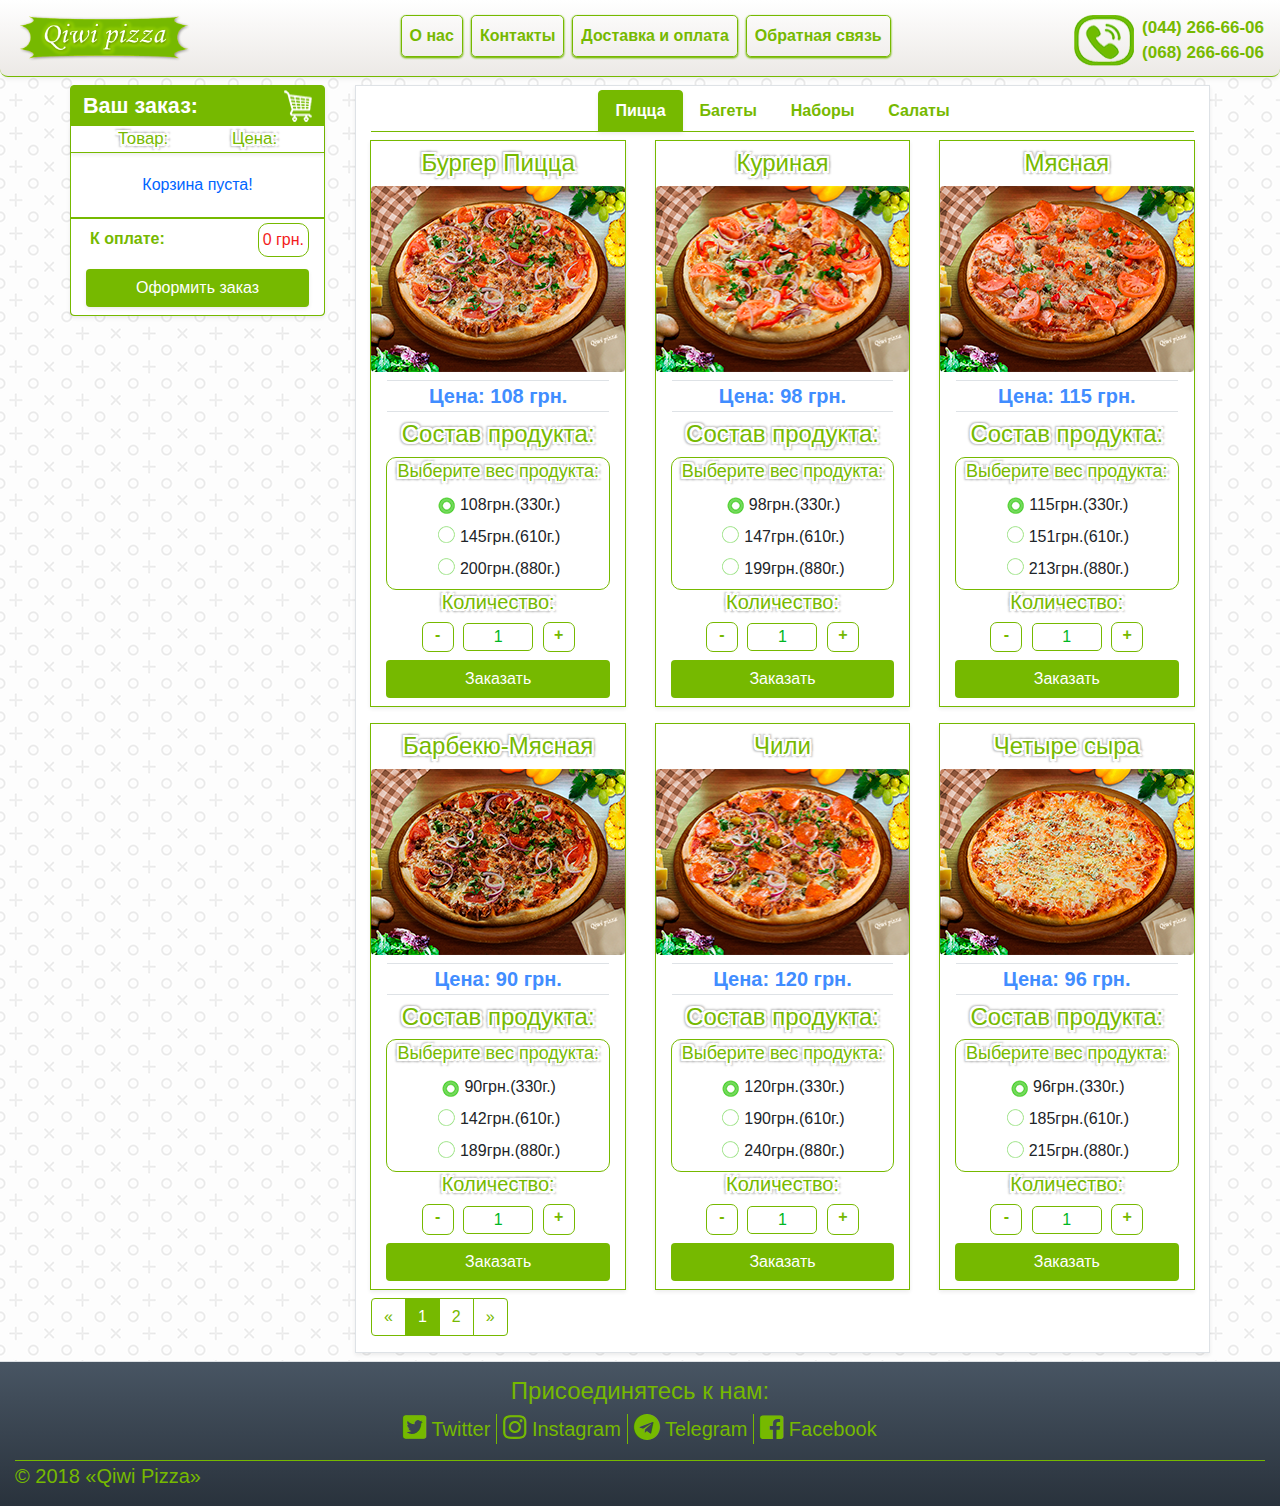
==== commit 1f17592b: "some changes" ====
--- a/index.html
+++ b/index.html
@@ -6,19 +6,19 @@
     <meta name="description"
           content="Доставка пиццы, салатов, багетов КРУГЛОСУТОЧНО. Каждый день скидки на отдельную продукцию.">
     <title>Qiwi Pizza</title>
-    <link rel="icon" href="docs/static/img/img-for-all-page/Pizza-ico.ico" type="images/icon">
-    <link rel="stylesheet" href="docs/libs/css/bootstrap.min.css" type="text/css">
-    <link rel="stylesheet" href="docs/libs/css/animate.min.css" type="text/css">
-    <link rel="stylesheet" href="docs/libs/file-for-icon/web-fonts-with-css/css/fontawesome-all.min.css" type="text/css">
-    <link rel="stylesheet" href="docs/static/css/index.css" type="text/css">
-    <link rel="stylesheet" href="docs/static/css/sizecol.css" type="text/css">
+    <link rel="icon" href="img/img-for-all-page/Pizza-ico.ico" type="images/icon">
+    <link rel="stylesheet" href="libs/css/bootstrap.min.css" type="text/css">
+    <link rel="stylesheet" href="libs/css/animate.min.css" type="text/css">
+    <link rel="stylesheet" href="libs/file-for-icon/web-fonts-with-css/css/fontawesome-all.min.css" type="text/css">
+    <link rel="stylesheet" href="css/index.css" type="text/css">
+    <link rel="stylesheet" href="css/sizecol.css" type="text/css">
 </head>
 <body>
 <!-- Header -->
 <header class="mb-2">
     <nav id="menu-on-header" class="navbar navbar-expand-lg navbar-light for-header-navbar shadow-sm">
         <a class="navbar-brand" href="index.html">
-            <img src="docs/static/img/logo-qiwi/Qiwi-logo.png" alt="logo" id="logo-on-page">
+            <img src="img/logo-qiwi/Qiwi-logo.png" alt="logo" id="logo-on-page">
         </a>
         <button class="navbar-toggler" type="button" data-toggle="collapse" data-target="#navbarNavAltMarkup"
                 aria-controls="navbarNavAltMarkup" aria-expanded="false" aria-label="Toggle navigation">
@@ -26,12 +26,12 @@
         </button>
         <div class="collapse navbar-collapse" id="navbarNavAltMarkup" style>
             <div class="navbar-nav text-center m-auto mt-lg-0">
-                <a class="nav-item nav-link ml-2 mt-1" href="docs/html/aboutme.html">О нас</a>
-                <a class="nav-item nav-link ml-2 mt-1" href="docs/html/contact.html">Контакты</a>
-                <a class="nav-item nav-link ml-2 mt-1" href="docs/html/PaymentInfo.html">Доставка и оплата</a>
-                <a class="nav-item nav-link ml-2 mt-1" href="docs/html/callback.html">Обратная связь</a>
-            </div>
-            <div class="pl-0 mt-1 d-flex"><img src="docs/static/img/img-for-all-page/callbackico.png" alt="callback">
+                <a class="nav-item nav-link ml-2 mt-1" href="html/aboutme.html">О нас</a>
+                <a class="nav-item nav-link ml-2 mt-1" href="html/contact.html">Контакты</a>
+                <a class="nav-item nav-link ml-2 mt-1" href="html/PaymentInfo.html">Доставка и оплата</a>
+                <a class="nav-item nav-link ml-2 mt-1" href="html/callback.html">Обратная связь</a>
+            </div>
+            <div class="pl-0 mt-1 d-flex"><img src="img/img-for-all-page/callbackico.png" alt="callback">
                 <ul class="callback-text m-0 font-weight-bold">
                     <li><a href="tel:+0442666606">(044) 266-66-06</a></li>
                     <li><a href="tel:+0682666606">(068) 266-66-06</a></li>
@@ -47,7 +47,7 @@
     <div class="row border-light-green-color rounded bg-lime-green shadow-sm">
         <div id="mobile-basket-header" class="col-lg-12 d-flex justify-content-between p-1">
             <span class="text-basket-header px-2 font-weight-bold">Ваш заказ:</span>
-            <img src="docs/static/img/img-for-basket/basket-header.png" alt="basket" class="px-2">
+            <img src="img/img-for-basket/basket-header.png" alt="basket" class="px-2">
         </div>
         <div class="col-lg-12 d-flex justify-content-around shadow-sm bg-white basket-name-product-and-price">
             <span class="name-product">Товар:</span>
@@ -66,7 +66,7 @@
         </div>
     </div>
 </div>
-<div><img src="docs/static/img/img-for-basket/ligth-icon-basket-mobile.png" alt="basket-mobile" id="icon-mobile-basket" class="d-none shadow-sm">
+<div><img src="img/img-for-basket/ligth-icon-basket-mobile.png" alt="basket-mobile" id="icon-mobile-basket" class="d-none shadow-sm">
 </div>
 <!-- Content -->
 <div id="content">
@@ -77,7 +77,7 @@
                         <div id="basket-header"
                              class="col-lg-12 d-flex justify-content-between p-1 font-weight-bold">
                             <span class="px-2 text-basket-header">Ваш заказ:</span>
-                            <img src="docs/static/img/img-for-basket/basket-header.png" alt="basket" class="px-2">
+                            <img src="img/img-for-basket/basket-header.png" alt="basket" class="px-2">
                         </div>
                         <div class="col-lg-12 d-flex justify-content-around shadow-sm bg-white basket-name-product-and-price">
                             <span class="name-product">Товар:</span>
@@ -116,7 +116,7 @@
                     </li>
                 </ul>
                 <div class="preloader on shadow-sm text-center">
-                    <img src="docs/static/img/preloader/bolt.gif" alt="preload">
+                    <img src="img/preloader/bolt.gif" alt="preload">
                 </div>
                 <div class="tab-content d-none" id="myTabContent">
                     <div class="tab-pane fade show active" id="pizza" role="tabpanel" aria-labelledby="pizza-tab">
@@ -275,10 +275,10 @@
 </div>
 <!-- ./Skelets-cards -->
 <script async defer src="https://buttons.github.io/buttons.js"></script>
-<script type="application/javascript" src="docs/libs/js/jquery.min.js"></script>
-<script type="application/javascript" src="docs/libs/js/bootstrap.min.js"></script>
-<script type="application/javascript" src="docs/static/js/content.js"></script>
-<script type="application/javascript" src="docs/static/js/generatecontent.js"></script>
-<script type="application/javascript" src="docs/static/js/functions.js"></script>
+<script type="application/javascript" src="libs/js/jquery.min.js"></script>
+<script type="application/javascript" src="libs/js/bootstrap.min.js"></script>
+<script type="application/javascript" src="js/content.js"></script>
+<script type="application/javascript" src="js/generatecontent.js"></script>
+<script type="application/javascript" src="js/functions.js"></script>
 </body>
 </html>
--- a/css/index.css
+++ b/css/index.css
@@ -0,0 +1,630 @@
+html, body {
+    min-height: 100%;
+}
+
+html {
+    position: relative;
+    height: 100%;
+}
+
+body {
+    background: url("../img/img-for-all-page/bg.png");
+    display: flex;
+    flex-direction: column;
+}
+
+/* header */
+
+#logo-on-page {
+    height: 50px;
+}
+
+.for-header-navbar {
+    border-bottom: 1px solid #76b900;
+    border-bottom-right-radius: 8px;
+    border-bottom-left-radius: 8px;
+    background: #ECE9E6;  /* fallback for old browsers */
+    background: -webkit-linear-gradient(to bottom, #FFFFFF, #ECE9E6);  /* Chrome 10-25, Safari 5.1-6 */
+    background: linear-gradient(to bottom, #FFFFFF, #ECE9E6); /* W3C, IE 10+/ Edge, Firefox 16+, Chrome 26+, Opera 12+, Safari 7+ */
+}
+
+.navbar-toggler {
+    border: 1px solid #76b900 !important;
+}
+
+.navbar-nav a {
+    border: 1px solid #76b900;
+    border-radius: 0.3rem;
+    color: #76b900 !important;
+    box-shadow: 0 1px 2px rgba(118, 185, 0, 0.6), 0 1px 2px rgba(118, 185, 0, 1);
+    font-weight: bold;
+    transition: all 0.55s ease;
+    -webkit-transition: all 0.55s ease;
+}
+
+.navbar-nav a:hover {
+    background-color: #76b900;
+    color: #fff !important;
+}
+
+.callback-text {
+    padding-left: 8px;
+    list-style-type: none;
+    font-size: 17px;
+}
+
+.callback-text a {
+    color: #76b900;
+}
+
+.callback-text a:hover {
+    text-decoration: none;
+    color: #18F722;
+}
+
+/* preloader */
+.preloader {
+    background-color: #fff;
+    display: none;
+}
+
+.preloader.on {
+    display: block;
+}
+
+.preloader img {
+    height: 280px;
+}
+
+/* second screen "content" */
+
+#content {
+    flex-grow: 1;
+}
+
+#menu-on-content a {
+    color: #76b900;
+}
+
+#product-content .nav-tabs .nav-link.active {
+    border-color: #76b900 #76b900 !important;
+    background: #76b900;
+    color: #fff !important;
+    box-shadow: 0 0.125rem 0.25rem rgba(0, 0, 0, 0.075);
+}
+
+#product-content .nav-link:hover {
+    border-color: #76b900 #76b900 !important;
+}
+
+.nav-tabs {
+    border-bottom: 1px solid #76b900;
+}
+
+h2 {
+    font-size: 1.5rem;
+}
+
+.card-img-products {
+    overflow: hidden;
+}
+
+.descr {
+    top: -10%;
+    left: 0;
+    right: 100%;
+    background-color: rgba(28, 31, 27, 0.3);
+    padding: 65px;
+    opacity: 0;
+    -webkit-transition: all .5s;
+    transition: all .5s;
+}
+
+.card-img-products:hover .descr {
+    opacity: 1;
+    top: 0;
+    cursor: pointer;
+}
+
+.card-price-produts {
+    background: #fff;
+    font-size: 20px;
+    color: #418DFF;
+}
+
+.caption-composition > h4:hover {
+    cursor: pointer;
+    color: #57c1ff !important;
+}
+
+.composition-product {
+    background: #fff;
+    color: #0065ff;
+    border-radius: 7px;
+    border: 1px solid #76b900;
+}
+
+.fixed-height-block-composition {
+    height: 115px;
+    align-items: center;
+}
+
+input[type="radio"] {
+    display: none
+}
+
+input[type="radio"] + label {
+    cursor: pointer
+}
+
+input[type = "radio"] + label span {
+    display: inline-block;
+    height: 22px;
+    width: 20px;
+    vertical-align: middle;
+    background: url(../img/img-for-all-page/radiobtn-all.png) no-repeat;
+    cursor: pointer;
+}
+
+input[type = "radio"]:hover + label span {
+    background: url(../img/img-for-all-page/radiobtn-all.png) -19px no-repeat;
+}
+
+input[type = "radio"]:checked + label span {
+    background: url(../img/img-for-all-page/radiobtn-all.png) -38px no-repeat;
+}
+
+.form-radbtn {
+    border-radius: 10px
+}
+
+.border-light-green-color {
+    border: 1px solid #76b900
+}
+
+.form-radbtn legend {
+    font-size: 18px;
+}
+
+h4, h2, .text-color-quantity, .name-product, .name-price, .form-radbtn legend {
+    color: #76b900 !important;
+    text-shadow: -1px -1px #fff,
+    -2px -2px #fff,
+    -1px 1px #fff,
+    -2px 2px #fff,
+    1px 1px #fff,
+    2px 2px #fff,
+    1px -1px #fff,
+    2px -2px #fff,
+    -3px -3px 2px #BBB,
+    -3px 3px 2px #BBB,
+    3px 3px 2px #BBB,
+    3px -3px 2px #BBB;
+}
+
+.btn {
+    width: 100% !important;
+}
+
+.quantity-product {
+    vertical-align: middle;
+    margin: 0 5px;
+    width: 70px;
+    border-radius: 5px;
+    color: #00b723;
+}
+
+.btn-minus-quantity, .btn-plus-quantity {
+    display: inline-block;
+    vertical-align: middle;
+    font-weight: bold;
+    color: #76b900;
+    cursor: pointer;
+    width: 2rem;
+    height: 1.9rem;
+    border-radius: 7px;
+    -webkit-transition: all 0.5s;
+    transition: all 0.5s;
+}
+
+.plus:hover:not(:active) {
+    color: #fff;
+    background: #76b900;
+    box-shadow: 0 0 3px rgba(0, 0, 0, 0) inset,
+    0 1px 1px 1px rgba(163, 255, 1, 0.5),
+    0 -1px 1px 1px rgba(164, 255, 4, 0.5);
+}
+
+.minus:hover:not(:active) {
+    color: #fff;
+    background: #76b900;
+    box-shadow: 0 0 3px rgba(0, 0, 0, 0) inset,
+    0 1px 1px 1px rgba(163, 255, 1, 0.5),
+    0 -1px 1px 1px rgba(164, 255, 4, 0.5);
+}
+
+.bg-lime-green {
+    background: #76b900;
+}
+
+.page-link {
+    border: 1px solid #76b900;
+}
+
+.page-link:hover {
+    border-color: #76b900;
+}
+
+.page-item.active-page .page-link {
+    background: #76b900;
+    border-color: #76b900;
+    color: #fff !important;
+}
+
+/* mobile-basket */
+#basket-mobile-fixed {
+    width: 215px;
+    z-index: 35000;
+    position: fixed;
+    left: -100%;
+    top: 20%;
+    -webkit-transition: all 0.8s;
+    transition: all 0.8s;
+    display: inline-block;
+}
+
+/*basket*/
+#basket {
+    width: 255px;
+}
+
+.basket-inner {
+    width: 100%;
+}
+
+#basket-header {
+    border-bottom: 0 !important;
+}
+
+.text-basket-header {
+    font-size: 1.35rem;
+    color: #fff;
+}
+
+.fixed-basket {
+    position: fixed;
+    /*top: 20px;*/
+    top: 0;
+}
+
+.fixed-basket-footer {
+    position: absolute;
+    bottom: 0;
+}
+
+.text-basket-empty {
+    width: 100%;
+    padding: 20px;
+}
+
+.basket-content-name, .basket-content-price, .text-basket-empty {
+    border-bottom: 1px solid #76b900;
+    color: #0065ff;
+}
+
+.name-product, .name-price {
+    font-size: 1.05rem;
+}
+
+.basket-content-name {
+    word-wrap: break-word;
+}
+
+.basket-name-product-and-price {
+    border-bottom: 1px solid #76b900;
+}
+
+.basket-total-price {
+    color: #76b900;
+}
+
+.btn-lime-outline-style {
+    background: #fff;
+    color: #76b900;
+    border: 1px solid #76b900;
+    -webkit-transition: all 0.77s;
+    transition: all 0.77s;
+}
+
+.btn-lime-outline-style:hover {
+    background: #76b800;
+    color: #fff;
+}
+
+.btn-lime-style {
+    background: #76b900;
+    opacity: 1;
+    color: #fff;
+}
+
+.btn-lime-style:hover {
+    opacity: .8;
+    box-shadow: 0 1px 3px rgba(59, 59, 59, 0.3);
+}
+
+.total-price {
+    background: #fff;
+    color: #F31C1C;
+    border-radius: 10px;
+    box-shadow: 1px 1px 2px rgba(255, 255, 255, 1), -1px -1px 2px rgba(255, 255, 255, 1);
+}
+
+/* active overlay */
+.active-overlay {
+    display: block !important;
+}
+#menu-overlay {
+    position: fixed;
+    z-index: 3000;
+    left: 0;
+    top: 0;
+    right: 0;
+    bottom: 0;
+    opacity: 0.3;
+    background-color: #000;
+    cursor: pointer;
+}
+
+/* @media query */
+@media only screen and (max-width: 1199px) {
+    #basket {
+        width: 220px;
+    }
+
+    .size-heigth-h2 {
+        height: 64px;
+        display: flex;
+        justify-content: center;
+        align-items: center;
+    }
+    .fixed-height-block-composition {
+        height: 125px;
+    }
+}
+
+@media only screen and (max-width: 1000px) {
+    #basket {
+        display: none;
+    }
+
+    .active-basket {
+        left: 17% !important;
+    }
+
+    #icon-mobile-basket {
+        display: inline-block !important;
+        position: fixed;
+        left: -5px;
+        top: 45%;
+        width: 40px;
+        z-index: 35000;
+        cursor: pointer;
+    }
+}
+
+@media screen and (max-width: 768px) {
+    h4 { 
+        font-size: 1.35rem;
+    }
+    h5 {
+        font-size: 1rem;
+        word-wrap: break-word;
+    }
+    .fa-clone {
+        font-size: 2rem;
+    }
+    .fixed-height-block-composition {
+        height: 107px;
+    }
+    .text-in-footer {
+        text-align: center;
+    }
+}
+
+@media screen and (max-width: 530px) {
+    h4 {
+        font-size: 0.95rem;
+        margin-top: 0.45rem;
+    }
+    h2 {
+        font-size: 1.190rem;
+    }
+    .size-heigth-h2 {
+        height: 49px;
+    }
+    .fa-clone {
+        font-size: 1.6rem;
+    }
+    .descr {
+        padding: 50px;
+    }
+    .card-price-produts {
+        margin: 0 !important;
+        font-size: 0.85rem;
+    }
+    .composition-product {
+        font-size: 0.75rem;
+    }
+    .fixed-height-block-composition {
+        height: 110px;
+    }
+    .form-radbtn legend {
+        font-size: 0.85rem;
+        padding: 0 1px;
+    }
+    .form label {
+        font-size: 0.65rem;
+    }
+    h5 {
+        font-size: 1rem;
+    }
+    .quantity-product {
+        width: 50px;
+    }
+    .btn-minus-quantity, .btn-plus-quantity {
+        width: 1.5rem;
+        height: 1.7rem;
+    }
+    .btn {
+        font-size: 0.85rem;
+        word-wrap: break-word;
+        white-space: pre-wrap;
+    }
+    .social-icons ul {
+        display: inline-flex !important;
+        flex-wrap: wrap;
+        font-size: 1rem;
+    }
+}
+
+@media screen and (max-width: 425px ) {
+    .fa-clone {
+        font-size: 1.3rem;
+    }
+    .fixed-height-block-composition {
+        height: 90px;
+        font-size: 0.7rem;
+    }
+    .social-icons ul {
+        font-size: 0.9rem;
+    }
+    .text-in-footer {
+        font-size: 1.1rem;
+    }
+}
+
+@media screen and (max-width: 389px ) {
+    .form-radbtn legend {
+        padding: 0 1px;
+    }
+    h2 {
+        font-size: 1rem;
+    }
+    .descr {
+        padding: 40px;
+    }
+    .size-heigth-h2 {
+        height: 40px;
+    }
+    .fixed-height-block-composition {
+        height: 95px;
+        font-size: 0.55rem;
+    }
+    .quantity-product {
+        width: 25px;
+    }
+    .btn-minus-quantity, .btn-plus-quantity {
+        width: 1.4rem;
+        height: 1.6rem;
+    }
+    .social-icons ul {
+        font-size: 0.8rem;
+    }
+    .text-in-footer {
+        font-size: 1rem;
+    }
+    #basket-mobile-fixed {
+        top: 13%;
+        width: 195px;
+    }
+    .total-price {
+        font-size: 0.8rem;
+    }
+    .btn {
+        font-size: 0.75rem;
+    }
+    .text-basket-header {
+        font-size: 1.2rem;
+    }
+    .name-product, .name-price {
+        font-size: 0.95rem;
+    }
+    .basket-content-name, .basket-content-price {
+        font-size: 0.8rem;
+    }
+}
+
+@media only screen and (max-width: 320px) {
+    .fa-clone {
+        font-size: 1rem;
+    }
+    .descr {
+        padding: 30px;
+    }
+    .fixed-height-block-composition {
+        height: 110px;
+        font-size: 0.55rem;
+    }
+    .form-radbtn legend {
+        font-size: 0.65rem;
+        padding: 0 1px;
+    }
+    .btn-minus-quantity, .btn-plus-quantity {
+        width: 1.35rem;
+        height: 1.7rem;
+    }
+    h4 {
+        font-size: 0.8rem;
+    }
+    h5 {
+        font-size: 0.75rem;
+    }
+    .social-icons ul {
+        font-size: 0.68rem;
+    }
+    #basket-mobile-fixed {
+        width: 175px;
+    }
+}
+
+/* footer */
+
+#footer {
+    color: #76b900;
+    font-size: 20px;
+    padding: 15px 0;
+    background: #485563;  /* fallback for old browsers */
+    background: -webkit-linear-gradient(to top, #29323c, #485563);  /* Chrome 10-25, Safari 5.1-6 */
+    background: linear-gradient(to top, #29323c, #485563); /* W3C, IE 10+/ Edge, Firefox 16+, Chrome 26+, Opera 12+, Safari 7+ */
+}
+
+#footer h2 {
+    text-shadow: none;
+}
+
+.social-icons a {
+    color: #76b900;
+    padding: 0 6px;
+}
+
+.social-icons ul li {
+    border-right: 1px solid #76b900;
+}
+
+.social-icons ul li:last-child {
+    border-right: 0;
+}
+
+.social-icons a:hover {
+    color: #fff;
+    text-decoration: none;
+}
+
+.text-in-footer {
+    border-top: 1px solid #76b900;
+}
+
+.z-index-2-left-0 {
+    z-index: 2;
+    left: 0;
+}
--- a/css/sizecol.css
+++ b/css/sizecol.css
@@ -0,0 +1,13 @@
+.col-3 {
+    -ms-flex: 0 0 25%;
+    flex: 0 0 30%;
+    max-width: 50%;
+}
+
+@media screen and (max-width: 768px) {
+    .col-3 {
+        -ms-flex: 0 0 25%;
+        flex: 0 0 40%;
+        max-width: 50%;
+    }
+}
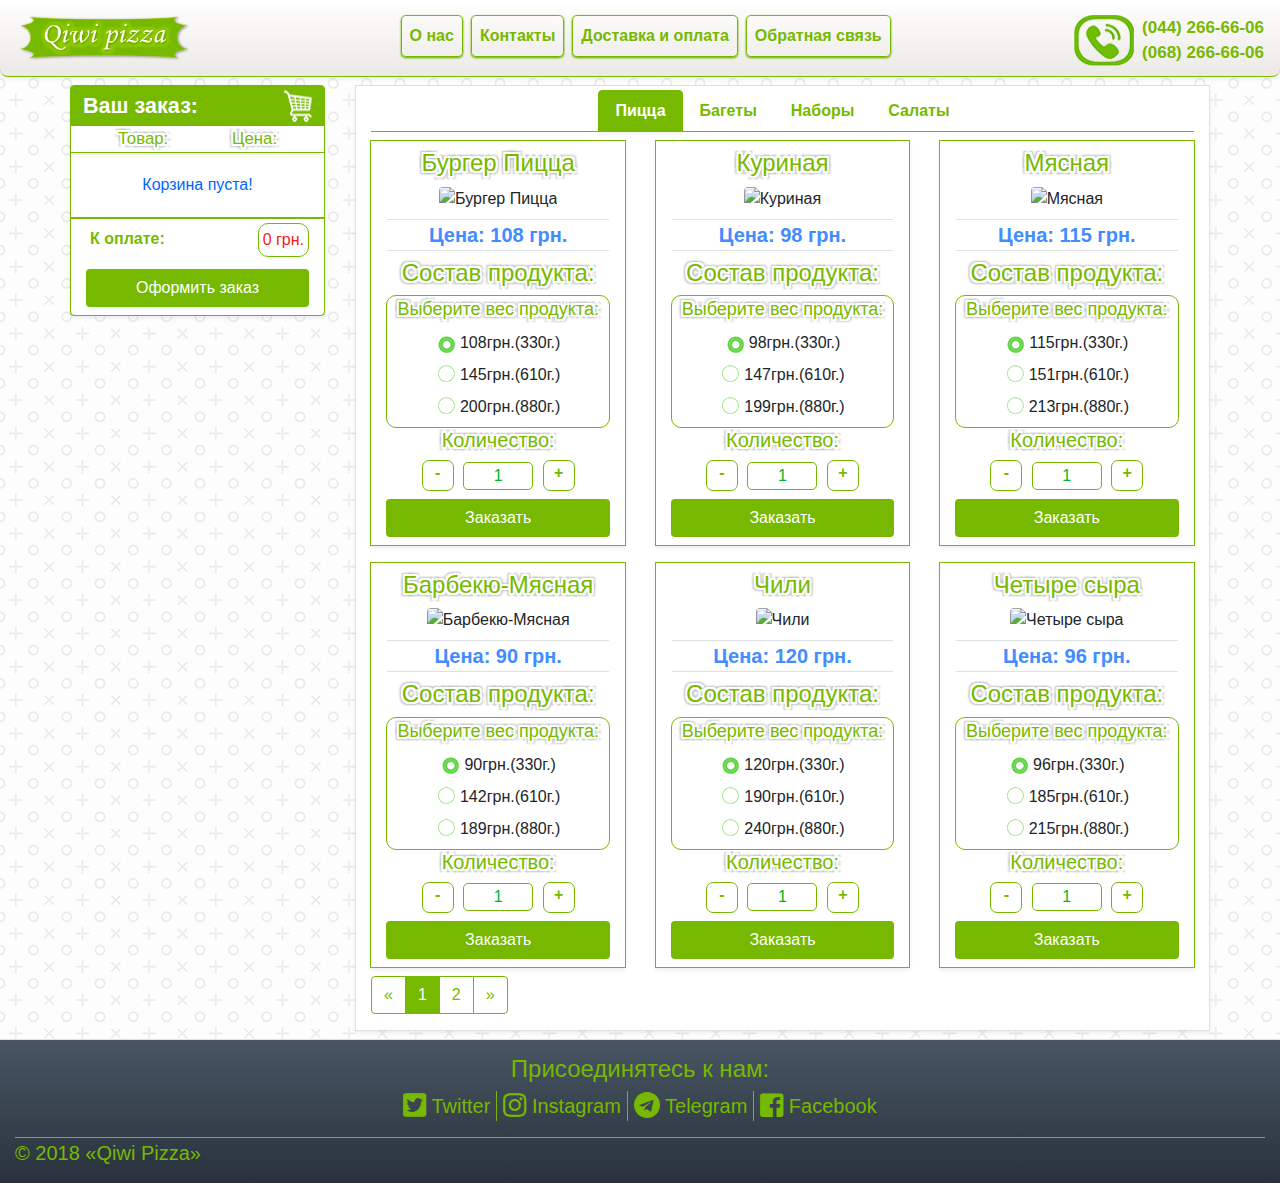
==== commit 15794b44: "Revert "some changes"" ====
--- a/index.html
+++ b/index.html
@@ -6,19 +6,19 @@
     <meta name="description"
           content="Доставка пиццы, салатов, багетов КРУГЛОСУТОЧНО. Каждый день скидки на отдельную продукцию.">
     <title>Qiwi Pizza</title>
-    <link rel="icon" href="img/img-for-all-page/Pizza-ico.ico" type="images/icon">
-    <link rel="stylesheet" href="libs/css/bootstrap.min.css" type="text/css">
-    <link rel="stylesheet" href="libs/css/animate.min.css" type="text/css">
-    <link rel="stylesheet" href="libs/file-for-icon/web-fonts-with-css/css/fontawesome-all.min.css" type="text/css">
-    <link rel="stylesheet" href="css/index.css" type="text/css">
-    <link rel="stylesheet" href="css/sizecol.css" type="text/css">
+    <link rel="icon" href="docs/static/img/img-for-all-page/Pizza-ico.ico" type="images/icon">
+    <link rel="stylesheet" href="docs/libs/css/bootstrap.min.css" type="text/css">
+    <link rel="stylesheet" href="docs/libs/css/animate.min.css" type="text/css">
+    <link rel="stylesheet" href="docs/libs/file-for-icon/web-fonts-with-css/css/fontawesome-all.min.css" type="text/css">
+    <link rel="stylesheet" href="docs/static/css/index.css" type="text/css">
+    <link rel="stylesheet" href="docs/static/css/sizecol.css" type="text/css">
 </head>
 <body>
 <!-- Header -->
 <header class="mb-2">
     <nav id="menu-on-header" class="navbar navbar-expand-lg navbar-light for-header-navbar shadow-sm">
         <a class="navbar-brand" href="index.html">
-            <img src="img/logo-qiwi/Qiwi-logo.png" alt="logo" id="logo-on-page">
+            <img src="docs/static/img/logo-qiwi/Qiwi-logo.png" alt="logo" id="logo-on-page">
         </a>
         <button class="navbar-toggler" type="button" data-toggle="collapse" data-target="#navbarNavAltMarkup"
                 aria-controls="navbarNavAltMarkup" aria-expanded="false" aria-label="Toggle navigation">
@@ -26,12 +26,12 @@
         </button>
         <div class="collapse navbar-collapse" id="navbarNavAltMarkup" style>
             <div class="navbar-nav text-center m-auto mt-lg-0">
-                <a class="nav-item nav-link ml-2 mt-1" href="html/aboutme.html">О нас</a>
-                <a class="nav-item nav-link ml-2 mt-1" href="html/contact.html">Контакты</a>
-                <a class="nav-item nav-link ml-2 mt-1" href="html/PaymentInfo.html">Доставка и оплата</a>
-                <a class="nav-item nav-link ml-2 mt-1" href="html/callback.html">Обратная связь</a>
-            </div>
-            <div class="pl-0 mt-1 d-flex"><img src="img/img-for-all-page/callbackico.png" alt="callback">
+                <a class="nav-item nav-link ml-2 mt-1" href="docs/html/aboutme.html">О нас</a>
+                <a class="nav-item nav-link ml-2 mt-1" href="docs/html/contact.html">Контакты</a>
+                <a class="nav-item nav-link ml-2 mt-1" href="docs/html/PaymentInfo.html">Доставка и оплата</a>
+                <a class="nav-item nav-link ml-2 mt-1" href="docs/html/callback.html">Обратная связь</a>
+            </div>
+            <div class="pl-0 mt-1 d-flex"><img src="docs/static/img/img-for-all-page/callbackico.png" alt="callback">
                 <ul class="callback-text m-0 font-weight-bold">
                     <li><a href="tel:+0442666606">(044) 266-66-06</a></li>
                     <li><a href="tel:+0682666606">(068) 266-66-06</a></li>
@@ -47,7 +47,7 @@
     <div class="row border-light-green-color rounded bg-lime-green shadow-sm">
         <div id="mobile-basket-header" class="col-lg-12 d-flex justify-content-between p-1">
             <span class="text-basket-header px-2 font-weight-bold">Ваш заказ:</span>
-            <img src="img/img-for-basket/basket-header.png" alt="basket" class="px-2">
+            <img src="docs/static/img/img-for-basket/basket-header.png" alt="basket" class="px-2">
         </div>
         <div class="col-lg-12 d-flex justify-content-around shadow-sm bg-white basket-name-product-and-price">
             <span class="name-product">Товар:</span>
@@ -66,7 +66,7 @@
         </div>
     </div>
 </div>
-<div><img src="img/img-for-basket/ligth-icon-basket-mobile.png" alt="basket-mobile" id="icon-mobile-basket" class="d-none shadow-sm">
+<div><img src="docs/static/img/img-for-basket/ligth-icon-basket-mobile.png" alt="basket-mobile" id="icon-mobile-basket" class="d-none shadow-sm">
 </div>
 <!-- Content -->
 <div id="content">
@@ -77,7 +77,7 @@
                         <div id="basket-header"
                              class="col-lg-12 d-flex justify-content-between p-1 font-weight-bold">
                             <span class="px-2 text-basket-header">Ваш заказ:</span>
-                            <img src="img/img-for-basket/basket-header.png" alt="basket" class="px-2">
+                            <img src="docs/static/img/img-for-basket/basket-header.png" alt="basket" class="px-2">
                         </div>
                         <div class="col-lg-12 d-flex justify-content-around shadow-sm bg-white basket-name-product-and-price">
                             <span class="name-product">Товар:</span>
@@ -116,7 +116,7 @@
                     </li>
                 </ul>
                 <div class="preloader on shadow-sm text-center">
-                    <img src="img/preloader/bolt.gif" alt="preload">
+                    <img src="docs/static/img/preloader/bolt.gif" alt="preload">
                 </div>
                 <div class="tab-content d-none" id="myTabContent">
                     <div class="tab-pane fade show active" id="pizza" role="tabpanel" aria-labelledby="pizza-tab">
@@ -275,10 +275,10 @@
 </div>
 <!-- ./Skelets-cards -->
 <script async defer src="https://buttons.github.io/buttons.js"></script>
-<script type="application/javascript" src="libs/js/jquery.min.js"></script>
-<script type="application/javascript" src="libs/js/bootstrap.min.js"></script>
-<script type="application/javascript" src="js/content.js"></script>
-<script type="application/javascript" src="js/generatecontent.js"></script>
-<script type="application/javascript" src="js/functions.js"></script>
+<script type="application/javascript" src="docs/libs/js/jquery.min.js"></script>
+<script type="application/javascript" src="docs/libs/js/bootstrap.min.js"></script>
+<script type="application/javascript" src="docs/static/js/content.js"></script>
+<script type="application/javascript" src="docs/static/js/generatecontent.js"></script>
+<script type="application/javascript" src="docs/static/js/functions.js"></script>
 </body>
 </html>
--- a/docs/static/css/index.css
+++ b/docs/static/css/index.css
@@ -0,0 +1,630 @@
+html, body {
+    min-height: 100%;
+}
+
+html {
+    position: relative;
+    height: 100%;
+}
+
+body {
+    background: url("../img/img-for-all-page/bg.png");
+    display: flex;
+    flex-direction: column;
+}
+
+/* header */
+
+#logo-on-page {
+    height: 50px;
+}
+
+.for-header-navbar {
+    border-bottom: 1px solid #76b900;
+    border-bottom-right-radius: 8px;
+    border-bottom-left-radius: 8px;
+    background: #ECE9E6;  /* fallback for old browsers */
+    background: -webkit-linear-gradient(to bottom, #FFFFFF, #ECE9E6);  /* Chrome 10-25, Safari 5.1-6 */
+    background: linear-gradient(to bottom, #FFFFFF, #ECE9E6); /* W3C, IE 10+/ Edge, Firefox 16+, Chrome 26+, Opera 12+, Safari 7+ */
+}
+
+.navbar-toggler {
+    border: 1px solid #76b900 !important;
+}
+
+.navbar-nav a {
+    border: 1px solid #76b900;
+    border-radius: 0.3rem;
+    color: #76b900 !important;
+    box-shadow: 0 1px 2px rgba(118, 185, 0, 0.6), 0 1px 2px rgba(118, 185, 0, 1);
+    font-weight: bold;
+    transition: all 0.55s ease;
+    -webkit-transition: all 0.55s ease;
+}
+
+.navbar-nav a:hover {
+    background-color: #76b900;
+    color: #fff !important;
+}
+
+.callback-text {
+    padding-left: 8px;
+    list-style-type: none;
+    font-size: 17px;
+}
+
+.callback-text a {
+    color: #76b900;
+}
+
+.callback-text a:hover {
+    text-decoration: none;
+    color: #18F722;
+}
+
+/* preloader */
+.preloader {
+    background-color: #fff;
+    display: none;
+}
+
+.preloader.on {
+    display: block;
+}
+
+.preloader img {
+    height: 280px;
+}
+
+/* second screen "content" */
+
+#content {
+    flex-grow: 1;
+}
+
+#menu-on-content a {
+    color: #76b900;
+}
+
+#product-content .nav-tabs .nav-link.active {
+    border-color: #76b900 #76b900 !important;
+    background: #76b900;
+    color: #fff !important;
+    box-shadow: 0 0.125rem 0.25rem rgba(0, 0, 0, 0.075);
+}
+
+#product-content .nav-link:hover {
+    border-color: #76b900 #76b900 !important;
+}
+
+.nav-tabs {
+    border-bottom: 1px solid #76b900;
+}
+
+h2 {
+    font-size: 1.5rem;
+}
+
+.card-img-products {
+    overflow: hidden;
+}
+
+.descr {
+    top: -10%;
+    left: 0;
+    right: 100%;
+    background-color: rgba(28, 31, 27, 0.3);
+    padding: 65px;
+    opacity: 0;
+    -webkit-transition: all .5s;
+    transition: all .5s;
+}
+
+.card-img-products:hover .descr {
+    opacity: 1;
+    top: 0;
+    cursor: pointer;
+}
+
+.card-price-produts {
+    background: #fff;
+    font-size: 20px;
+    color: #418DFF;
+}
+
+.caption-composition > h4:hover {
+    cursor: pointer;
+    color: #57c1ff !important;
+}
+
+.composition-product {
+    background: #fff;
+    color: #0065ff;
+    border-radius: 7px;
+    border: 1px solid #76b900;
+}
+
+.fixed-height-block-composition {
+    height: 115px;
+    align-items: center;
+}
+
+input[type="radio"] {
+    display: none
+}
+
+input[type="radio"] + label {
+    cursor: pointer
+}
+
+input[type = "radio"] + label span {
+    display: inline-block;
+    height: 22px;
+    width: 20px;
+    vertical-align: middle;
+    background: url(../img/img-for-all-page/radiobtn-all.png) no-repeat;
+    cursor: pointer;
+}
+
+input[type = "radio"]:hover + label span {
+    background: url(../img/img-for-all-page/radiobtn-all.png) -19px no-repeat;
+}
+
+input[type = "radio"]:checked + label span {
+    background: url(../img/img-for-all-page/radiobtn-all.png) -38px no-repeat;
+}
+
+.form-radbtn {
+    border-radius: 10px
+}
+
+.border-light-green-color {
+    border: 1px solid #76b900
+}
+
+.form-radbtn legend {
+    font-size: 18px;
+}
+
+h4, h2, .text-color-quantity, .name-product, .name-price, .form-radbtn legend {
+    color: #76b900 !important;
+    text-shadow: -1px -1px #fff,
+    -2px -2px #fff,
+    -1px 1px #fff,
+    -2px 2px #fff,
+    1px 1px #fff,
+    2px 2px #fff,
+    1px -1px #fff,
+    2px -2px #fff,
+    -3px -3px 2px #BBB,
+    -3px 3px 2px #BBB,
+    3px 3px 2px #BBB,
+    3px -3px 2px #BBB;
+}
+
+.btn {
+    width: 100% !important;
+}
+
+.quantity-product {
+    vertical-align: middle;
+    margin: 0 5px;
+    width: 70px;
+    border-radius: 5px;
+    color: #00b723;
+}
+
+.btn-minus-quantity, .btn-plus-quantity {
+    display: inline-block;
+    vertical-align: middle;
+    font-weight: bold;
+    color: #76b900;
+    cursor: pointer;
+    width: 2rem;
+    height: 1.9rem;
+    border-radius: 7px;
+    -webkit-transition: all 0.5s;
+    transition: all 0.5s;
+}
+
+.plus:hover:not(:active) {
+    color: #fff;
+    background: #76b900;
+    box-shadow: 0 0 3px rgba(0, 0, 0, 0) inset,
+    0 1px 1px 1px rgba(163, 255, 1, 0.5),
+    0 -1px 1px 1px rgba(164, 255, 4, 0.5);
+}
+
+.minus:hover:not(:active) {
+    color: #fff;
+    background: #76b900;
+    box-shadow: 0 0 3px rgba(0, 0, 0, 0) inset,
+    0 1px 1px 1px rgba(163, 255, 1, 0.5),
+    0 -1px 1px 1px rgba(164, 255, 4, 0.5);
+}
+
+.bg-lime-green {
+    background: #76b900;
+}
+
+.page-link {
+    border: 1px solid #76b900;
+}
+
+.page-link:hover {
+    border-color: #76b900;
+}
+
+.page-item.active-page .page-link {
+    background: #76b900;
+    border-color: #76b900;
+    color: #fff !important;
+}
+
+/* mobile-basket */
+#basket-mobile-fixed {
+    width: 215px;
+    z-index: 35000;
+    position: fixed;
+    left: -100%;
+    top: 20%;
+    -webkit-transition: all 0.8s;
+    transition: all 0.8s;
+    display: inline-block;
+}
+
+/*basket*/
+#basket {
+    width: 255px;
+}
+
+.basket-inner {
+    width: 100%;
+}
+
+#basket-header {
+    border-bottom: 0 !important;
+}
+
+.text-basket-header {
+    font-size: 1.35rem;
+    color: #fff;
+}
+
+.fixed-basket {
+    position: fixed;
+    /*top: 20px;*/
+    top: 0;
+}
+
+.fixed-basket-footer {
+    position: absolute;
+    bottom: 0;
+}
+
+.text-basket-empty {
+    width: 100%;
+    padding: 20px;
+}
+
+.basket-content-name, .basket-content-price, .text-basket-empty {
+    border-bottom: 1px solid #76b900;
+    color: #0065ff;
+}
+
+.name-product, .name-price {
+    font-size: 1.05rem;
+}
+
+.basket-content-name {
+    word-wrap: break-word;
+}
+
+.basket-name-product-and-price {
+    border-bottom: 1px solid #76b900;
+}
+
+.basket-total-price {
+    color: #76b900;
+}
+
+.btn-lime-outline-style {
+    background: #fff;
+    color: #76b900;
+    border: 1px solid #76b900;
+    -webkit-transition: all 0.77s;
+    transition: all 0.77s;
+}
+
+.btn-lime-outline-style:hover {
+    background: #76b800;
+    color: #fff;
+}
+
+.btn-lime-style {
+    background: #76b900;
+    opacity: 1;
+    color: #fff;
+}
+
+.btn-lime-style:hover {
+    opacity: .8;
+    box-shadow: 0 1px 3px rgba(59, 59, 59, 0.3);
+}
+
+.total-price {
+    background: #fff;
+    color: #F31C1C;
+    border-radius: 10px;
+    box-shadow: 1px 1px 2px rgba(255, 255, 255, 1), -1px -1px 2px rgba(255, 255, 255, 1);
+}
+
+/* active overlay */
+.active-overlay {
+    display: block !important;
+}
+#menu-overlay {
+    position: fixed;
+    z-index: 3000;
+    left: 0;
+    top: 0;
+    right: 0;
+    bottom: 0;
+    opacity: 0.3;
+    background-color: #000;
+    cursor: pointer;
+}
+
+/* @media query */
+@media only screen and (max-width: 1199px) {
+    #basket {
+        width: 220px;
+    }
+
+    .size-heigth-h2 {
+        height: 64px;
+        display: flex;
+        justify-content: center;
+        align-items: center;
+    }
+    .fixed-height-block-composition {
+        height: 125px;
+    }
+}
+
+@media only screen and (max-width: 1000px) {
+    #basket {
+        display: none;
+    }
+
+    .active-basket {
+        left: 17% !important;
+    }
+
+    #icon-mobile-basket {
+        display: inline-block !important;
+        position: fixed;
+        left: -5px;
+        top: 45%;
+        width: 40px;
+        z-index: 35000;
+        cursor: pointer;
+    }
+}
+
+@media screen and (max-width: 768px) {
+    h4 { 
+        font-size: 1.35rem;
+    }
+    h5 {
+        font-size: 1rem;
+        word-wrap: break-word;
+    }
+    .fa-clone {
+        font-size: 2rem;
+    }
+    .fixed-height-block-composition {
+        height: 107px;
+    }
+    .text-in-footer {
+        text-align: center;
+    }
+}
+
+@media screen and (max-width: 530px) {
+    h4 {
+        font-size: 0.95rem;
+        margin-top: 0.45rem;
+    }
+    h2 {
+        font-size: 1.190rem;
+    }
+    .size-heigth-h2 {
+        height: 49px;
+    }
+    .fa-clone {
+        font-size: 1.6rem;
+    }
+    .descr {
+        padding: 50px;
+    }
+    .card-price-produts {
+        margin: 0 !important;
+        font-size: 0.85rem;
+    }
+    .composition-product {
+        font-size: 0.75rem;
+    }
+    .fixed-height-block-composition {
+        height: 110px;
+    }
+    .form-radbtn legend {
+        font-size: 0.85rem;
+        padding: 0 1px;
+    }
+    .form label {
+        font-size: 0.65rem;
+    }
+    h5 {
+        font-size: 1rem;
+    }
+    .quantity-product {
+        width: 50px;
+    }
+    .btn-minus-quantity, .btn-plus-quantity {
+        width: 1.5rem;
+        height: 1.7rem;
+    }
+    .btn {
+        font-size: 0.85rem;
+        word-wrap: break-word;
+        white-space: pre-wrap;
+    }
+    .social-icons ul {
+        display: inline-flex !important;
+        flex-wrap: wrap;
+        font-size: 1rem;
+    }
+}
+
+@media screen and (max-width: 425px ) {
+    .fa-clone {
+        font-size: 1.3rem;
+    }
+    .fixed-height-block-composition {
+        height: 90px;
+        font-size: 0.7rem;
+    }
+    .social-icons ul {
+        font-size: 0.9rem;
+    }
+    .text-in-footer {
+        font-size: 1.1rem;
+    }
+}
+
+@media screen and (max-width: 389px ) {
+    .form-radbtn legend {
+        padding: 0 1px;
+    }
+    h2 {
+        font-size: 1rem;
+    }
+    .descr {
+        padding: 40px;
+    }
+    .size-heigth-h2 {
+        height: 40px;
+    }
+    .fixed-height-block-composition {
+        height: 95px;
+        font-size: 0.55rem;
+    }
+    .quantity-product {
+        width: 25px;
+    }
+    .btn-minus-quantity, .btn-plus-quantity {
+        width: 1.4rem;
+        height: 1.6rem;
+    }
+    .social-icons ul {
+        font-size: 0.8rem;
+    }
+    .text-in-footer {
+        font-size: 1rem;
+    }
+    #basket-mobile-fixed {
+        top: 13%;
+        width: 195px;
+    }
+    .total-price {
+        font-size: 0.8rem;
+    }
+    .btn {
+        font-size: 0.75rem;
+    }
+    .text-basket-header {
+        font-size: 1.2rem;
+    }
+    .name-product, .name-price {
+        font-size: 0.95rem;
+    }
+    .basket-content-name, .basket-content-price {
+        font-size: 0.8rem;
+    }
+}
+
+@media only screen and (max-width: 320px) {
+    .fa-clone {
+        font-size: 1rem;
+    }
+    .descr {
+        padding: 30px;
+    }
+    .fixed-height-block-composition {
+        height: 110px;
+        font-size: 0.55rem;
+    }
+    .form-radbtn legend {
+        font-size: 0.65rem;
+        padding: 0 1px;
+    }
+    .btn-minus-quantity, .btn-plus-quantity {
+        width: 1.35rem;
+        height: 1.7rem;
+    }
+    h4 {
+        font-size: 0.8rem;
+    }
+    h5 {
+        font-size: 0.75rem;
+    }
+    .social-icons ul {
+        font-size: 0.68rem;
+    }
+    #basket-mobile-fixed {
+        width: 175px;
+    }
+}
+
+/* footer */
+
+#footer {
+    color: #76b900;
+    font-size: 20px;
+    padding: 15px 0;
+    background: #485563;  /* fallback for old browsers */
+    background: -webkit-linear-gradient(to top, #29323c, #485563);  /* Chrome 10-25, Safari 5.1-6 */
+    background: linear-gradient(to top, #29323c, #485563); /* W3C, IE 10+/ Edge, Firefox 16+, Chrome 26+, Opera 12+, Safari 7+ */
+}
+
+#footer h2 {
+    text-shadow: none;
+}
+
+.social-icons a {
+    color: #76b900;
+    padding: 0 6px;
+}
+
+.social-icons ul li {
+    border-right: 1px solid #76b900;
+}
+
+.social-icons ul li:last-child {
+    border-right: 0;
+}
+
+.social-icons a:hover {
+    color: #fff;
+    text-decoration: none;
+}
+
+.text-in-footer {
+    border-top: 1px solid #76b900;
+}
+
+.z-index-2-left-0 {
+    z-index: 2;
+    left: 0;
+}
--- a/docs/static/css/sizecol.css
+++ b/docs/static/css/sizecol.css
@@ -0,0 +1,13 @@
+.col-3 {
+    -ms-flex: 0 0 25%;
+    flex: 0 0 30%;
+    max-width: 50%;
+}
+
+@media screen and (max-width: 768px) {
+    .col-3 {
+        -ms-flex: 0 0 25%;
+        flex: 0 0 40%;
+        max-width: 50%;
+    }
+}
